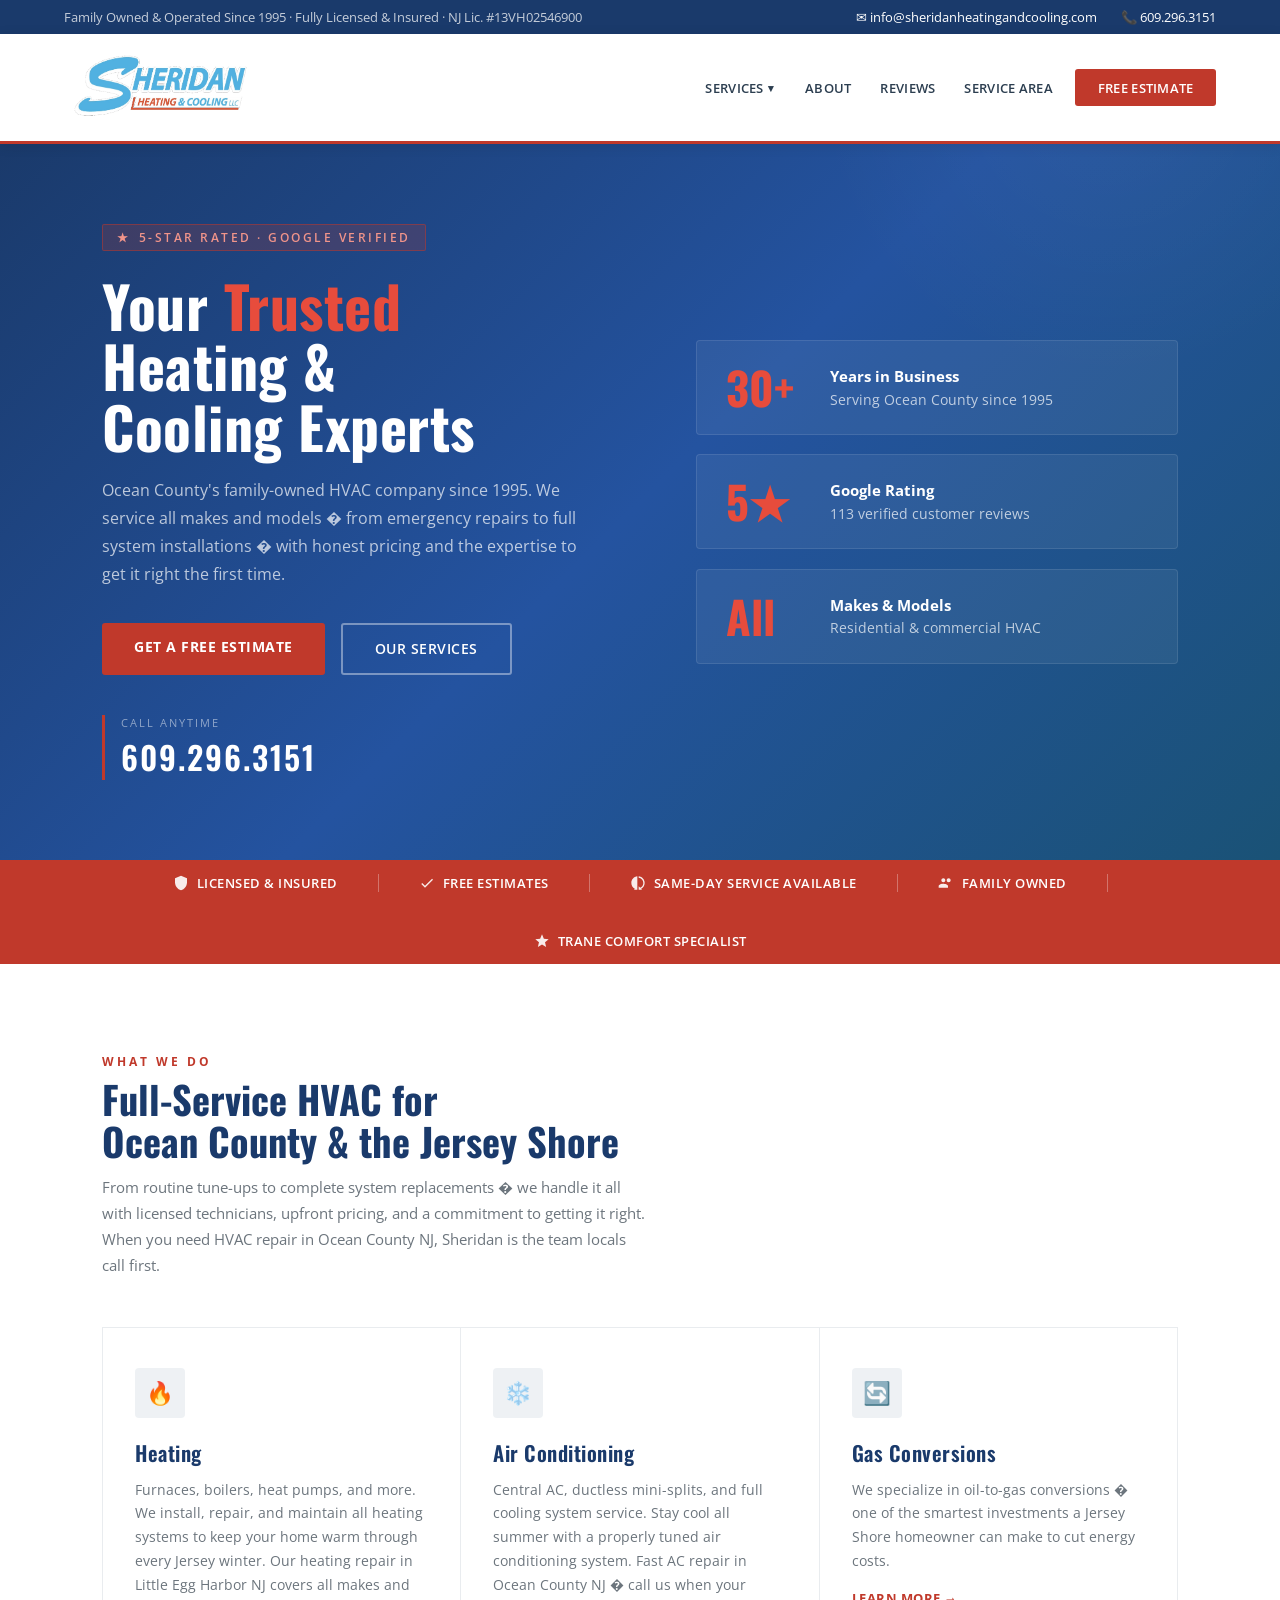
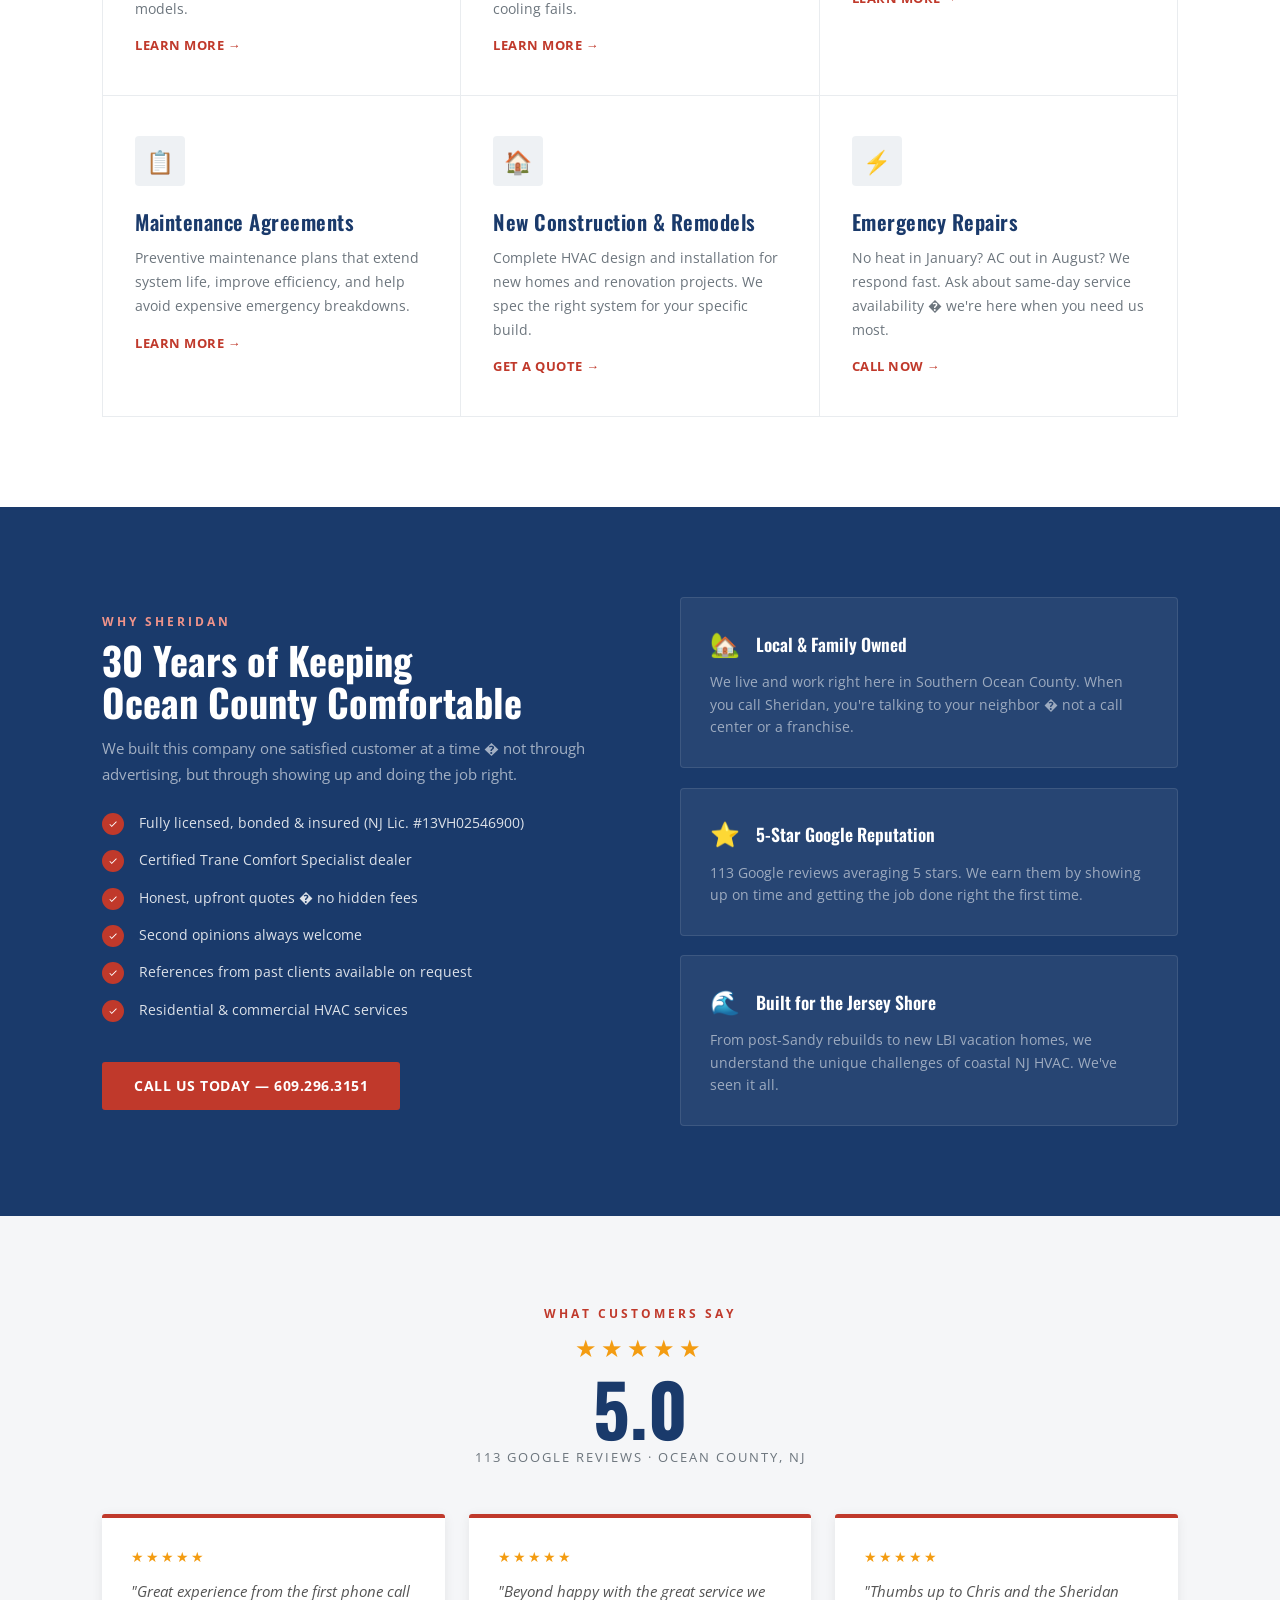
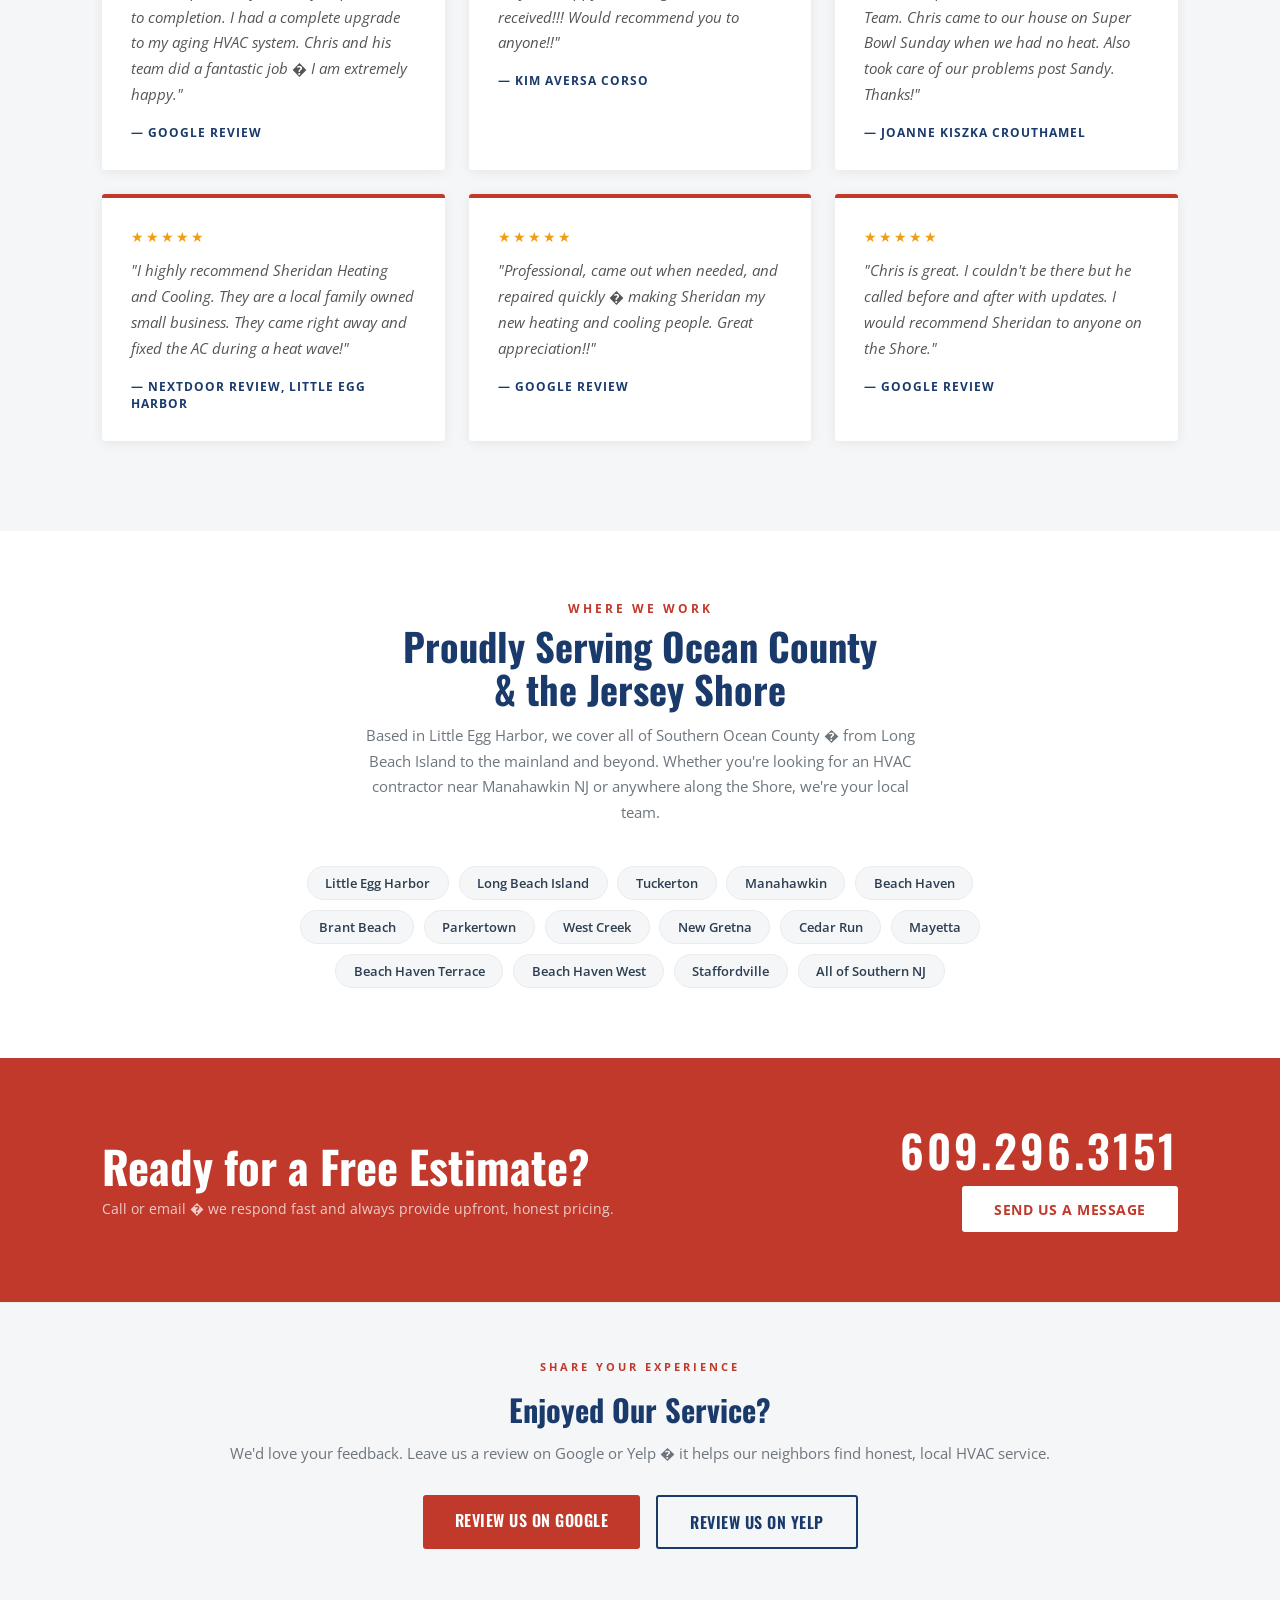
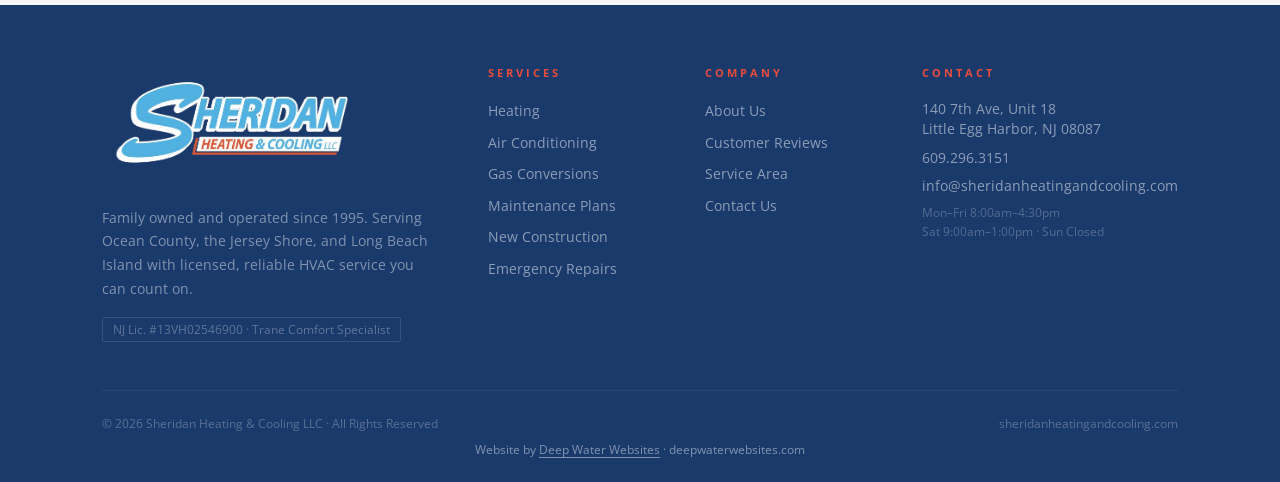
==== index.html @ dbeb84fb "Fix footer credit text color for visibility on dark backgrounds" ====
<!DOCTYPE html>
<html lang="en">
<head>
<meta charset="UTF-8">
<meta name="viewport" content="width=device-width, initial-scale=1.0">
<title>Sheridan Heating &amp; Cooling | HVAC Service in Ocean County NJ</title>
<meta name="description" content="Family-owned HVAC company serving Ocean County NJ since 1995. Heating, cooling, gas conversions, and maintenance. Call 609.296.3151 for fast, honest service.">
<meta property="og:title" content="Sheridan Heating &amp; Cooling | Ocean County NJ HVAC">
<meta property="og:description" content="Family-owned HVAC since 1995. Heating, cooling, gas conversions &amp; maintenance. 5-star rated. Serving Little Egg Harbor, LBI &amp; all of Ocean County.">
<meta property="og:type" content="website">
<link rel="canonical" href="https://www.sheridanheatingandcooling.com/">
<link rel="preconnect" href="https://fonts.googleapis.com">
<link href="https://fonts.googleapis.com/css2?family=Oswald:wght@400;500;600;700&family=Open+Sans:ital,wght@0,300;0,400;0,600;1,400&display=swap" rel="stylesheet">
<link rel="stylesheet" href="styles.css">
<script type="application/ld+json">
{
  "@context": "https://schema.org",
  "@type": "HVACBusiness",
  "name": "Sheridan Heating & Cooling",
  "description": "Family-owned HVAC company serving Ocean County NJ since 1995. Specializing in heating repair, AC repair, oil-to-gas conversions, and maintenance agreements for residential and commercial customers.",
  "url": "https://www.sheridanheatingandcooling.com",
  "telephone": "+16092963151",
  "email": "info@sheridanheatingandcooling.com",
  "priceRange": "$$",
  "logo": {
    "@type": "ImageObject",
    "url": "https://www.sheridanheatingandcooling.com/logo.png"
  },
  "address": {
    "@type": "PostalAddress",
    "streetAddress": "140 7th Ave, Unit 18",
    "addressLocality": "Little Egg Harbor",
    "addressRegion": "NJ",
    "postalCode": "08087",
    "addressCountry": "US"
  },
  "openingHoursSpecification": [
    {
      "@type": "OpeningHoursSpecification",
      "dayOfWeek": ["Monday","Tuesday","Wednesday","Thursday","Friday"],
      "opens": "08:00",
      "closes": "16:30"
    },
    {
      "@type": "OpeningHoursSpecification",
      "dayOfWeek": "Saturday",
      "opens": "09:00",
      "closes": "13:00"
    }
  ],
  "areaServed": [
    "Little Egg Harbor, NJ",
    "Long Beach Island, NJ",
    "Tuckerton, NJ",
    "Manahawkin, NJ",
    "Beach Haven, NJ",
    "Barnegat, NJ",
    "Stafford Township, NJ",
    "Brant Beach, NJ",
    "West Creek, NJ",
    "Toms River, NJ",
    "Ocean County, NJ"
  ],
  "aggregateRating": {
    "@type": "AggregateRating",
    "ratingValue": "5.0",
    "reviewCount": "113",
    "bestRating": "5"
  },
  "sameAs": [
    "https://www.yelp.com/biz/sheridan-heating-and-cooling-little-egg-harbor-2"
  ]
}
</script>
</head>
<body>

<!-- TOP BAR -->
<div class="top-bar">
  <div class="top-bar-left">Family Owned &amp; Operated Since 1995 &middot; Fully Licensed &amp; Insured &middot; NJ Lic. #13VH02546900</div>
  <div class="top-bar-right">
    <a href="mailto:info@sheridanheatingandcooling.com">&#9993; info@sheridanheatingandcooling.com</a>
    <a href="tel:6092963151">&#128222; 609.296.3151</a>
  </div>
</div>

<!-- NAV -->
<nav>
  <a href="index.html" class="nav-logo">
    <img src="sheridan-logo.png" alt="Sheridan Heating &amp; Cooling">
  </a>
  <button class="nav-toggle" aria-label="Open navigation" aria-expanded="false">
    <span></span><span></span><span></span>
  </button>
  <ul class="nav-links">
    <li class="has-dropdown">
      <a href="#">Services <span class="caret">&#9660;</span></a>
      <ul class="dropdown">
        <li><a href="heating.html">Heating</a></li>
        <li><a href="cooling.html">Air Conditioning</a></li>
        <li><a href="gas-conversions.html">Gas Conversions</a></li>
        <li><a href="maintenance-agreements.html">Maintenance Plans</a></li>
      </ul>
    </li>
    <li><a href="about.html">About</a></li>
    <li><a href="index.html#reviews">Reviews</a></li>
    <li><a href="index.html#areas">Service Area</a></li>
    <li><a href="contact.html" class="nav-cta">Free Estimate</a></li>
  </ul>
</nav>

<!-- HERO -->
<section class="hero">
  <div class="hero-left">
    <div class="hero-eyebrow animate-1">5-Star Rated &middot; Google Verified</div>
    <h1 class="hero-title animate-2">
      Your <span class="red">Trusted</span><br>
      Heating &amp;<br>Cooling Experts
    </h1>
    <p class="hero-desc animate-3">Ocean County's family-owned HVAC company since 1995. We service all makes and models � from emergency repairs to full system installations � with honest pricing and the expertise to get it right the first time.</p>
    <div class="hero-btns animate-4">
      <a href="contact.html" class="btn-red">Get a Free Estimate</a>
      <a href="#services" class="btn-outline-white">Our Services</a>
    </div>
    <div class="hero-phone-block animate-5">
      <div class="hero-phone-label">Call Anytime</div>
      <a href="tel:6092963151" class="hero-phone">609.296.3151</a>
    </div>
  </div>
  <div class="hero-stats">
    <div class="hero-stat">
      <div class="hero-stat-num">30+</div>
      <div class="hero-stat-label"><strong>Years in Business</strong>Serving Ocean County since 1995</div>
    </div>
    <div class="hero-stat">
      <div class="hero-stat-num">5&#9733;</div>
      <div class="hero-stat-label"><strong>Google Rating</strong>113 verified customer reviews</div>
    </div>
    <div class="hero-stat">
      <div class="hero-stat-num">All</div>
      <div class="hero-stat-label"><strong>Makes &amp; Models</strong>Residential &amp; commercial HVAC</div>
    </div>
  </div>
</section>

<!-- TRUST STRIP -->
<div class="trust-strip">
  <div class="trust-item"><svg viewBox="0 0 24 24"><path d="M12 1L3 5v6c0 5.5 3.8 10.7 9 12 5.2-1.3 9-6.5 9-12V5l-9-4z"/></svg> Licensed &amp; Insured</div>
  <div class="trust-divider"></div>
  <div class="trust-item"><svg viewBox="0 0 24 24"><path d="M9 16.17L4.83 12l-1.42 1.41L9 19 21 7l-1.41-1.41z"/></svg> Free Estimates</div>
  <div class="trust-divider"></div>
  <div class="trust-item"><svg viewBox="0 0 24 24"><path d="M13 2.05v2.02c3.95.49 7 3.85 7 7.93 0 3.21-1.81 6-4.72 7.28L13 17v5h5l-1.22-1.22C19.91 19.07 22 15.76 22 12c0-5.18-3.95-9.45-9-9.95zM11 2.05C5.95 2.55 2 6.82 2 12c0 3.76 2.09 7.07 5.22 8.78L6 22h5V2.05z"/></svg> Same-Day Service Available</div>
  <div class="trust-divider"></div>
  <div class="trust-item"><svg viewBox="0 0 24 24"><path d="M16 11c1.66 0 2.99-1.34 2.99-3S17.66 5 16 5c-1.66 0-3 1.34-3 3s1.34 3 3 3zm-8 0c1.66 0 2.99-1.34 2.99-3S9.66 5 8 5C6.34 5 5 6.34 5 8s1.34 3 3 3zm0 2c-2.33 0-7 1.17-7 3.5V19h14v-2.5c0-2.33-4.67-3.5-7-3.5z"/></svg> Family Owned</div>
  <div class="trust-divider"></div>
  <div class="trust-item"><svg viewBox="0 0 24 24"><path d="M12 17.27L18.18 21l-1.64-7.03L22 9.24l-7.19-.61L12 2 9.19 8.63 2 9.24l5.46 4.73L5.82 21z"/></svg> Trane Comfort Specialist</div>
</div>

<!-- SERVICES -->
<section class="services" id="services">
  <div class="services-intro">
    <div class="section-tag">What We Do</div>
    <h2 class="section-title">Full-Service HVAC for<br>Ocean County &amp; the Jersey Shore</h2>
    <p class="section-sub" style="max-width:550px;">From routine tune-ups to complete system replacements � we handle it all with licensed technicians, upfront pricing, and a commitment to getting it right. When you need HVAC repair in Ocean County NJ, Sheridan is the team locals call first.</p>
  </div>
  <div class="services-grid">
    <div class="svc-card">
      <div class="svc-icon">&#128293;</div>
      <div class="svc-name">Heating</div>
      <p class="svc-desc">Furnaces, boilers, heat pumps, and more. We install, repair, and maintain all heating systems to keep your home warm through every Jersey winter. Our heating repair in Little Egg Harbor NJ covers all makes and models.</p>
      <a href="heating.html" class="svc-link">Learn More &rarr;</a>
    </div>
    <div class="svc-card">
      <div class="svc-icon">&#10052;&#65039;</div>
      <div class="svc-name">Air Conditioning</div>
      <p class="svc-desc">Central AC, ductless mini-splits, and full cooling system service. Stay cool all summer with a properly tuned air conditioning system. Fast AC repair in Ocean County NJ � call us when your cooling fails.</p>
      <a href="cooling.html" class="svc-link">Learn More &rarr;</a>
    </div>
    <div class="svc-card">
      <div class="svc-icon">&#128260;</div>
      <div class="svc-name">Gas Conversions</div>
      <p class="svc-desc">We specialize in oil-to-gas conversions � one of the smartest investments a Jersey Shore homeowner can make to cut energy costs.</p>
      <a href="gas-conversions.html" class="svc-link">Learn More &rarr;</a>
    </div>
    <div class="svc-card">
      <div class="svc-icon">&#128203;</div>
      <div class="svc-name">Maintenance Agreements</div>
      <p class="svc-desc">Preventive maintenance plans that extend system life, improve efficiency, and help avoid expensive emergency breakdowns.</p>
      <a href="maintenance-agreements.html" class="svc-link">Learn More &rarr;</a>
    </div>
    <div class="svc-card">
      <div class="svc-icon">&#127968;</div>
      <div class="svc-name">New Construction &amp; Remodels</div>
      <p class="svc-desc">Complete HVAC design and installation for new homes and renovation projects. We spec the right system for your specific build.</p>
      <a href="contact.html" class="svc-link">Get a Quote &rarr;</a>
    </div>
    <div class="svc-card">
      <div class="svc-icon">&#9889;</div>
      <div class="svc-name">Emergency Repairs</div>
      <p class="svc-desc">No heat in January? AC out in August? We respond fast. Ask about same-day service availability � we're here when you need us most.</p>
      <a href="tel:6092963151" class="svc-link">Call Now &rarr;</a>
    </div>
  </div>
</section>

<!-- WHY CHOOSE -->
<section class="why" id="about">
  <div class="why-left">
    <div class="section-tag">Why Sheridan</div>
    <h2 class="section-title">30 Years of Keeping<br>Ocean County Comfortable</h2>
    <p class="section-sub" style="color:rgba(255,255,255,0.6);margin-bottom:0;">We built this company one satisfied customer at a time � not through advertising, but through showing up and doing the job right.</p>
    <ul class="why-list">
      <li><span class="why-check"><svg viewBox="0 0 24 24"><path d="M9 16.17L4.83 12l-1.42 1.41L9 19 21 7l-1.41-1.41z"/></svg></span>Fully licensed, bonded &amp; insured (NJ Lic. #13VH02546900)</li>
      <li><span class="why-check"><svg viewBox="0 0 24 24"><path d="M9 16.17L4.83 12l-1.42 1.41L9 19 21 7l-1.41-1.41z"/></svg></span>Certified Trane Comfort Specialist dealer</li>
      <li><span class="why-check"><svg viewBox="0 0 24 24"><path d="M9 16.17L4.83 12l-1.42 1.41L9 19 21 7l-1.41-1.41z"/></svg></span>Honest, upfront quotes � no hidden fees</li>
      <li><span class="why-check"><svg viewBox="0 0 24 24"><path d="M9 16.17L4.83 12l-1.42 1.41L9 19 21 7l-1.41-1.41z"/></svg></span>Second opinions always welcome</li>
      <li><span class="why-check"><svg viewBox="0 0 24 24"><path d="M9 16.17L4.83 12l-1.42 1.41L9 19 21 7l-1.41-1.41z"/></svg></span>References from past clients available on request</li>
      <li><span class="why-check"><svg viewBox="0 0 24 24"><path d="M9 16.17L4.83 12l-1.42 1.41L9 19 21 7l-1.41-1.41z"/></svg></span>Residential &amp; commercial HVAC services</li>
    </ul>
    <a href="tel:6092963151" class="btn-red">Call Us Today &mdash; 609.296.3151</a>
  </div>
  <div class="why-right">
    <div class="why-card"><div class="why-card-head"><span class="why-card-icon">&#127969;</span><span class="why-card-title">Local &amp; Family Owned</span></div><p class="why-card-text">We live and work right here in Southern Ocean County. When you call Sheridan, you're talking to your neighbor � not a call center or a franchise.</p></div>
    <div class="why-card"><div class="why-card-head"><span class="why-card-icon">&#11088;</span><span class="why-card-title">5-Star Google Reputation</span></div><p class="why-card-text">113 Google reviews averaging 5 stars. We earn them by showing up on time and getting the job done right the first time.</p></div>
    <div class="why-card"><div class="why-card-head"><span class="why-card-icon">&#127754;</span><span class="why-card-title">Built for the Jersey Shore</span></div><p class="why-card-text">From post-Sandy rebuilds to new LBI vacation homes, we understand the unique challenges of coastal NJ HVAC. We've seen it all.</p></div>
  </div>
</section>

<!-- REVIEWS -->
<section class="reviews" id="reviews">
  <div class="reviews-intro">
    <div class="section-tag">What Customers Say</div>
    <div class="star-row">&#9733;&#9733;&#9733;&#9733;&#9733;</div>
    <div class="rating-display">5.0</div>
    <div class="rating-info">113 Google Reviews &middot; Ocean County, NJ</div>
  </div>
  <div class="reviews-grid">
    <div class="review-card"><div class="rev-stars">&#9733;&#9733;&#9733;&#9733;&#9733;</div><p class="rev-text">"Great experience from the first phone call to completion. I had a complete upgrade to my aging HVAC system. Chris and his team did a fantastic job � I am extremely happy."</p><div class="rev-author">&mdash; Google Review</div></div>
    <div class="review-card"><div class="rev-stars">&#9733;&#9733;&#9733;&#9733;&#9733;</div><p class="rev-text">"Beyond happy with the great service we received!!! Would recommend you to anyone!!"</p><div class="rev-author">&mdash; Kim Aversa Corso</div></div>
    <div class="review-card"><div class="rev-stars">&#9733;&#9733;&#9733;&#9733;&#9733;</div><p class="rev-text">"Thumbs up to Chris and the Sheridan Team. Chris came to our house on Super Bowl Sunday when we had no heat. Also took care of our problems post Sandy. Thanks!"</p><div class="rev-author">&mdash; Joanne Kiszka Crouthamel</div></div>
    <div class="review-card"><div class="rev-stars">&#9733;&#9733;&#9733;&#9733;&#9733;</div><p class="rev-text">"I highly recommend Sheridan Heating and Cooling. They are a local family owned small business. They came right away and fixed the AC during a heat wave!"</p><div class="rev-author">&mdash; Nextdoor Review, Little Egg Harbor</div></div>
    <div class="review-card"><div class="rev-stars">&#9733;&#9733;&#9733;&#9733;&#9733;</div><p class="rev-text">"Professional, came out when needed, and repaired quickly � making Sheridan my new heating and cooling people. Great appreciation!!"</p><div class="rev-author">&mdash; Google Review</div></div>
    <div class="review-card"><div class="rev-stars">&#9733;&#9733;&#9733;&#9733;&#9733;</div><p class="rev-text">"Chris is great. I couldn't be there but he called before and after with updates. I would recommend Sheridan to anyone on the Shore."</p><div class="rev-author">&mdash; Google Review</div></div>
  </div>
</section>

<!-- SERVICE AREA -->
<section class="area-section" id="areas">
  <div class="section-tag">Where We Work</div>
  <h2 class="section-title">Proudly Serving Ocean County<br>&amp; the Jersey Shore</h2>
  <p class="section-sub">Based in Little Egg Harbor, we cover all of Southern Ocean County � from Long Beach Island to the mainland and beyond. Whether you're looking for an HVAC contractor near Manahawkin NJ or anywhere along the Shore, we're your local team.</p>
  <div class="area-tags">
    <span class="area-tag">Little Egg Harbor</span><span class="area-tag">Long Beach Island</span><span class="area-tag">Tuckerton</span><span class="area-tag">Manahawkin</span><span class="area-tag">Beach Haven</span><span class="area-tag">Brant Beach</span><span class="area-tag">Parkertown</span><span class="area-tag">West Creek</span><span class="area-tag">New Gretna</span><span class="area-tag">Cedar Run</span><span class="area-tag">Mayetta</span><span class="area-tag">Beach Haven Terrace</span><span class="area-tag">Beach Haven West</span><span class="area-tag">Staffordville</span><span class="area-tag">All of Southern NJ</span>
  </div>
</section>

<!-- CTA BANNER -->
<section class="cta-banner" id="contact">
  <div>
    <h2 class="cta-title">Ready for a Free Estimate?</h2>
    <p class="cta-sub">Call or email � we respond fast and always provide upfront, honest pricing.</p>
  </div>
  <div class="cta-right">
    <a href="tel:6092963151" class="cta-phone-big">609.296.3151</a>
    <a href="contact.html" class="btn-white">Send Us a Message</a>
  </div>
</section>

<!-- REVIEW CTA -->
<section class="review-cta">
  <div class="review-cta-tag">Share Your Experience</div>
  <h2>Enjoyed Our Service?</h2>
  <p>We'd love your feedback. Leave us a review on Google or Yelp � it helps our neighbors find honest, local HVAC service.</p>
  <div class="review-cta-btns">
    <a href="https://www.google.com/search?q=sheridan+heating+and+cooling#lrd=0x89c103b0e59c5ead:0x5eaaf0126b35af16,3,,,," class="btn-review-google" target="_blank" rel="noopener">Review Us on Google</a>
    <a href="https://www.yelp.com/biz/sheridan-heating-and-cooling-little-egg-harbor-2" class="btn-review-yelp" target="_blank" rel="noopener">Review Us on Yelp</a>
  </div>
</section>

<!-- FOOTER -->
<footer>
  <div class="footer-grid">
    <div>
      <a href="index.html" class="footer-logo"><img src="sheridan-logo.png" alt="Sheridan Heating &amp; Cooling"></a>
      <p class="footer-desc">Family owned and operated since 1995. Serving Ocean County, the Jersey Shore, and Long Beach Island with licensed, reliable HVAC service you can count on.</p>
      <span class="footer-lic">NJ Lic. #13VH02546900 &middot; Trane Comfort Specialist</span>
    </div>
    <div class="footer-col">
      <h4>Services</h4>
      <ul>
        <li><a href="heating.html">Heating</a></li>
        <li><a href="cooling.html">Air Conditioning</a></li>
        <li><a href="gas-conversions.html">Gas Conversions</a></li>
        <li><a href="maintenance-agreements.html">Maintenance Plans</a></li>
        <li><a href="contact.html">New Construction</a></li>
        <li><a href="contact.html">Emergency Repairs</a></li>
      </ul>
    </div>
    <div class="footer-col">
      <h4>Company</h4>
      <ul>
        <li><a href="about.html">About Us</a></li>
        <li><a href="index.html#reviews">Customer Reviews</a></li>
        <li><a href="index.html#areas">Service Area</a></li>
        <li><a href="contact.html">Contact Us</a></li>
      </ul>
    </div>
    <div class="footer-col">
      <h4>Contact</h4>
      <div class="contact-line">140 7th Ave, Unit 18<br>Little Egg Harbor, NJ 08087</div>
      <div class="contact-line"><a href="tel:6092963151">609.296.3151</a></div>
      <div class="contact-line"><a href="mailto:info@sheridanheatingandcooling.com">info@sheridanheatingandcooling.com</a></div>
      <div class="contact-line" style="margin-top:0.5rem;font-size:0.78rem;opacity:0.5;">Mon&ndash;Fri 8:00am&ndash;4:30pm<br>Sat 9:00am&ndash;1:00pm &middot; Sun Closed</div>
    </div>
  </div>
  <div class="footer-bottom">
    <p>&copy; 2026 Sheridan Heating &amp; Cooling LLC &middot; All Rights Reserved</p>
    <p>sheridanheatingandcooling.com</p>
  </div>

  <div style="text-align:center;padding:0.6rem 0 0;font-size:12px;color:rgba(255,255,255,0.45);font-family:inherit;">Website by <a href="https://www.deepwaterwebsites.com" target="_blank" rel="noopener noreferrer" style="color:rgba(255,255,255,0.45);text-decoration:underline;text-underline-offset:3px;">Deep Water Websites</a> &middot; deepwaterwebsites.com</div>
</footer>

<script src="main.js"></script>
</body>
</html>
---- styles.css ----
/* ============================================================
   SHERIDAN HEATING & COOLING — Shared Stylesheet
   sheridanheatingandcooling.com · Ocean County, NJ
   ============================================================ */

:root {
  --red:        #c0392b;
  --red-dark:   #96281b;
  --red-light:  #e74c3c;
  --blue:       #1a3a6b;
  --blue-mid:   #2453a0;
  --blue-light: #3498db;
  --white:      #ffffff;
  --off-white:  #f5f6f8;
  --gray:       #6c757d;
  --gray-light: #e9ecef;
  --text:       #2c3e50;
}

*, *::before, *::after { margin: 0; padding: 0; box-sizing: border-box; }
html { scroll-behavior: smooth; }
body { font-family: 'Open Sans', sans-serif; color: var(--text); background: var(--white); overflow-x: hidden; }
img { max-width: 100%; height: auto; display: block; }
a { text-decoration: none; }

/* ── TOP BAR ── */
.top-bar {
  background: var(--blue);
  padding: 8px 5%;
  display: flex; align-items: center; justify-content: space-between; flex-wrap: wrap; gap: 0.5rem;
}
.top-bar-left { font-size: 0.8rem; color: rgba(255,255,255,0.75); }
.top-bar-right { display: flex; gap: 1.5rem; align-items: center; }
.top-bar-right a { font-size: 0.82rem; color: var(--white); display: flex; align-items: center; gap: 6px; transition: color 0.2s; }
.top-bar-right a:hover { color: #aac8f0; }

/* ── NAV ── */
nav {
  background: var(--white);
  border-bottom: 3px solid var(--red);
  padding: 0 5%;
  display: flex; align-items: center; justify-content: space-between;
  height: 110px;
  position: sticky; top: 0; z-index: 1000;
  box-shadow: 0 2px 12px rgba(0,0,0,0.1);
}
.nav-logo { display: inline-flex; align-items: center; flex-shrink: 0; }
.nav-logo img { height: 90px; width: auto; display: block; }
.nav-links { display: flex; gap: 0; list-style: none; align-items: center; }
.nav-links > li { position: relative; }
.nav-links > li > a {
  color: var(--text); font-size: 0.82rem; font-weight: 600;
  letter-spacing: 0.3px; text-transform: uppercase;
  padding: 0 0.9rem; height: 72px;
  display: flex; align-items: center;
  border-bottom: 3px solid transparent; margin-bottom: -3px;
  transition: color 0.2s, border-color 0.2s; white-space: nowrap;
}
.nav-links > li > a:hover,
.nav-links > li > a.active { color: var(--red); border-bottom-color: var(--red); }

/* Dropdown */
.dropdown {
  display: none; position: absolute; top: 100%; left: 0;
  background: var(--white); min-width: 220px;
  box-shadow: 0 8px 24px rgba(0,0,0,0.14);
  border-top: 3px solid var(--red); list-style: none; z-index: 9999;
}
.has-dropdown:hover .dropdown { display: block; }
.dropdown li a {
  display: block; padding: 0.75rem 1.4rem;
  font-size: 0.82rem; font-weight: 600; color: var(--text);
  text-transform: uppercase; letter-spacing: 0.3px;
  border-bottom: 1px solid var(--gray-light); transition: background 0.15s, color 0.15s;
}
.dropdown li:last-child a { border-bottom: none; }
.dropdown li a:hover { background: var(--off-white); color: var(--red); }
.caret { font-size: 0.65rem; margin-left: 2px; }

/* Nav CTA */
.nav-cta {
  background: var(--red) !important; color: var(--white) !important;
  padding: 0.6rem 1.4rem !important; height: auto !important;
  border-radius: 3px; border-bottom: none !important; margin-bottom: 0 !important; margin-left: 0.5rem;
}
.nav-cta:hover { background: var(--red-dark) !important; }

/* Hamburger */
.nav-toggle {
  display: none; flex-direction: column; gap: 5px;
  background: none; border: none; cursor: pointer; padding: 8px;
}
.nav-toggle span {
  display: block; width: 24px; height: 2px; background: var(--text);
  transition: transform 0.25s, opacity 0.25s; border-radius: 2px;
}
.nav-toggle.active span:nth-child(1) { transform: translateY(7px) rotate(45deg); }
.nav-toggle.active span:nth-child(2) { opacity: 0; }
.nav-toggle.active span:nth-child(3) { transform: translateY(-7px) rotate(-45deg); }

/* ── HERO (homepage) ── */
.hero {
  background: linear-gradient(135deg, var(--blue) 0%, var(--blue-mid) 50%, #1a5276 100%);
  padding: 80px 8%;
  display: grid; grid-template-columns: 1.1fr 1fr; gap: 4rem; align-items: center;
  position: relative; overflow: hidden; z-index: 0;
}
.hero::before {
  content: ''; position: absolute; top: -50%; right: -10%; width: 600px; height: 600px;
  background: radial-gradient(circle, rgba(255,255,255,0.04) 0%, transparent 70%); border-radius: 50%;
}
.hero-eyebrow {
  display: inline-flex; align-items: center; gap: 8px;
  background: rgba(192,57,43,0.2); border: 1px solid rgba(192,57,43,0.5);
  color: #f1948a; font-size: 0.72rem; letter-spacing: 2.5px;
  text-transform: uppercase; font-weight: 600; padding: 5px 14px; border-radius: 2px; margin-bottom: 1.5rem;
}
.hero-eyebrow::before { content: '★'; }
.hero-title {
  font-family: 'Oswald', sans-serif; font-size: clamp(2.5rem, 4.5vw, 4.2rem);
  font-weight: 700; color: var(--white); line-height: 1.05; letter-spacing: 0.5px; margin-bottom: 1.2rem;
}
.hero-title .red { color: var(--red-light); }
.hero-desc { font-size: 1rem; color: rgba(255,255,255,0.7); line-height: 1.75; margin-bottom: 2.2rem; max-width: 480px; }
.hero-btns { display: flex; gap: 1rem; flex-wrap: wrap; margin-bottom: 2.5rem; }
.hero-phone-block { border-left: 3px solid var(--red); padding-left: 1rem; }
.hero-phone-label { font-size: 0.7rem; color: rgba(255,255,255,0.5); text-transform: uppercase; letter-spacing: 2px; margin-bottom: 3px; }
.hero-phone { font-family: 'Oswald', sans-serif; font-size: 2rem; color: var(--white); letter-spacing: 2px; font-weight: 600; transition: color 0.2s; }
.hero-phone:hover { color: #f1948a; }
.hero-stats { display: flex; flex-direction: column; gap: 1.2rem; }
.hero-stat {
  background: rgba(255,255,255,0.06); border: 1px solid rgba(255,255,255,0.1);
  border-radius: 4px; padding: 1.5rem 1.8rem; display: flex; align-items: center; gap: 1.5rem; transition: background 0.2s;
}
.hero-stat:hover { background: rgba(255,255,255,0.1); }
.hero-stat-num { font-family: 'Oswald', sans-serif; font-size: 2.8rem; color: var(--red-light); font-weight: 700; line-height: 1; min-width: 80px; }
.hero-stat-label { font-size: 0.85rem; color: rgba(255,255,255,0.7); line-height: 1.5; }
.hero-stat-label strong { color: var(--white); display: block; font-size: 0.95rem; margin-bottom: 2px; }

/* ── PAGE HERO (inner pages) ── */
.page-hero {
  background: linear-gradient(135deg, var(--blue) 0%, var(--blue-mid) 60%, #1a5276 100%);
  padding: 64px 8% 72px; position: relative; overflow: hidden; z-index: 0;
}
.page-hero::before {
  content: ''; position: absolute; top: -30%; right: 0; width: 500px; height: 500px;
  background: radial-gradient(circle, rgba(255,255,255,0.04) 0%, transparent 70%); border-radius: 50%;
}
.page-hero-content { position: relative; max-width: 700px; }
.breadcrumb {
  display: flex; align-items: center; gap: 0.5rem; margin-bottom: 1.2rem;
  font-size: 0.75rem; color: rgba(255,255,255,0.5); text-transform: uppercase; letter-spacing: 1.5px;
}
.breadcrumb a { color: rgba(255,255,255,0.5); transition: color 0.2s; }
.breadcrumb a:hover { color: var(--white); }
.breadcrumb-sep { color: rgba(255,255,255,0.3); }
.page-hero-tag {
  display: inline-flex; align-items: center; gap: 8px;
  background: rgba(192,57,43,0.2); border: 1px solid rgba(192,57,43,0.5);
  color: #f1948a; font-size: 0.72rem; letter-spacing: 2.5px;
  text-transform: uppercase; font-weight: 600; padding: 5px 14px; border-radius: 2px; margin-bottom: 1.2rem;
}
.page-hero-title {
  font-family: 'Oswald', sans-serif; font-size: clamp(2rem, 4vw, 3.4rem);
  font-weight: 700; color: var(--white); line-height: 1.08; margin-bottom: 1rem;
}
.page-hero-title .red { color: var(--red-light); }
.page-hero-desc { font-size: 1rem; color: rgba(255,255,255,0.72); line-height: 1.75; margin-bottom: 2rem; max-width: 580px; }
.page-hero-btns { display: flex; gap: 1rem; flex-wrap: wrap; }

/* ── BUTTONS ── */
.btn-red {
  background: var(--red); color: var(--white); padding: 0.9rem 2rem;
  font-weight: 700; font-size: 0.9rem; letter-spacing: 0.5px; text-transform: uppercase;
  border-radius: 3px; transition: background 0.2s, transform 0.15s; display: inline-block;
  border: none; cursor: pointer; font-family: inherit;
}
.btn-red:hover { background: var(--red-dark); transform: translateY(-2px); }
.btn-outline-white {
  border: 2px solid rgba(255,255,255,0.4); color: var(--white);
  padding: 0.9rem 2rem; font-weight: 600; font-size: 0.9rem;
  letter-spacing: 0.5px; text-transform: uppercase; border-radius: 3px;
  transition: all 0.2s; display: inline-block;
}
.btn-outline-white:hover { border-color: var(--white); background: rgba(255,255,255,0.08); }
.btn-white {
  background: var(--white); color: var(--red); padding: 0.85rem 2rem;
  font-weight: 700; font-size: 0.85rem; letter-spacing: 0.5px; text-transform: uppercase;
  border-radius: 3px; transition: all 0.2s; display: inline-block;
}
.btn-white:hover { background: var(--off-white); transform: translateY(-1px); }
.btn-blue {
  background: var(--blue); color: var(--white); padding: 0.9rem 2rem;
  font-weight: 700; font-size: 0.9rem; letter-spacing: 0.5px; text-transform: uppercase;
  border-radius: 3px; transition: all 0.2s; display: inline-block;
}
.btn-blue:hover { background: var(--blue-mid); transform: translateY(-2px); }

/* ── TRUST STRIP ── */
.trust-strip {
  background: var(--red); padding: 14px 5%;
  display: flex; align-items: center; justify-content: center; gap: 2.5rem; flex-wrap: wrap;
}
.trust-item { display: flex; align-items: center; gap: 8px; color: var(--white); font-size: 0.8rem; font-weight: 600; letter-spacing: 0.5px; text-transform: uppercase; }
.trust-item svg { width: 16px; height: 16px; fill: white; opacity: 0.9; }
.trust-divider { width: 1px; height: 18px; background: rgba(255,255,255,0.3); }

/* ── SECTION HELPERS ── */
.section-tag { font-size: 0.72rem; text-transform: uppercase; letter-spacing: 3px; color: var(--red); font-weight: 700; margin-bottom: 0.6rem; }
.section-title { font-family: 'Oswald', sans-serif; font-size: clamp(1.8rem, 3vw, 2.8rem); font-weight: 700; color: var(--blue); line-height: 1.1; margin-bottom: 0.8rem; }
.section-sub { font-size: 0.95rem; color: var(--gray); line-height: 1.7; }
.text-center { text-align: center; }
.mx-auto { margin-left: auto; margin-right: auto; }
.section-pad { padding: 80px 8%; }
.section-pad-sm { padding: 56px 8%; }
.bg-offwhite { background: var(--off-white); }
.bg-white { background: var(--white); }
.bg-blue { background: var(--blue); }

/* ── SERVICES GRID (homepage) ── */
.services { padding: 90px 8%; background: var(--white); }
.services-intro { margin-bottom: 3rem; }
.services-grid { display: grid; grid-template-columns: repeat(3, 1fr); gap: 1px; background: var(--gray-light); border: 1px solid var(--gray-light); }
.svc-card { background: var(--white); padding: 2.5rem 2rem; transition: background 0.25s; position: relative; }
.svc-card::after { content: ''; position: absolute; bottom: 0; left: 0; width: 0; height: 3px; background: var(--red); transition: width 0.3s; }
.svc-card:hover { background: var(--off-white); }
.svc-card:hover::after { width: 100%; }
.svc-icon { width: 50px; height: 50px; border-radius: 4px; background: rgba(26,58,107,0.07); display: flex; align-items: center; justify-content: center; font-size: 1.4rem; margin-bottom: 1.2rem; }
.svc-name { font-family: 'Oswald', sans-serif; font-size: 1.3rem; font-weight: 600; color: var(--blue); margin-bottom: 0.6rem; letter-spacing: 0.5px; }
.svc-desc { font-size: 0.875rem; color: var(--gray); line-height: 1.7; }
.svc-link { display: inline-flex; align-items: center; gap: 6px; font-size: 0.8rem; font-weight: 700; color: var(--red); text-transform: uppercase; letter-spacing: 0.5px; margin-top: 1rem; transition: gap 0.2s; }
.svc-link:hover { gap: 10px; }

/* ── DETAIL CARDS ── */
.cards-grid { display: grid; grid-template-columns: repeat(auto-fit, minmax(260px, 1fr)); gap: 1.5rem; }
.detail-card {
  background: var(--white); border-radius: 4px; padding: 2rem;
  border: 1px solid var(--gray-light); box-shadow: 0 2px 12px rgba(0,0,0,0.05);
  transition: box-shadow 0.25s, transform 0.2s; position: relative;
}
.detail-card::before { content: ''; position: absolute; top: 0; left: 0; right: 0; height: 3px; background: var(--red); border-radius: 4px 4px 0 0; }
.detail-card:hover { box-shadow: 0 8px 30px rgba(0,0,0,0.1); transform: translateY(-3px); }
.detail-card-icon { font-size: 2rem; margin-bottom: 1rem; }
.detail-card-title { font-family: 'Oswald', sans-serif; font-size: 1.2rem; font-weight: 600; color: var(--blue); margin-bottom: 0.6rem; }
.detail-card-text { font-size: 0.875rem; color: var(--gray); line-height: 1.7; }

/* ── FEATURE (2-col) ── */
.feature-grid { display: grid; grid-template-columns: 1fr 1fr; gap: 4rem; align-items: center; }
.feature-visual {
  background: linear-gradient(135deg, var(--blue) 0%, var(--blue-mid) 100%);
  border-radius: 6px; padding: 3rem 2rem;
  display: flex; flex-direction: column; align-items: center; justify-content: center;
  min-height: 320px; text-align: center;
}
.feature-visual-icon { font-size: 5rem; margin-bottom: 1.5rem; }
.feature-visual-label { font-family: 'Oswald', sans-serif; font-size: 1.6rem; font-weight: 700; color: var(--white); letter-spacing: 1px; margin-bottom: 0.5rem; }
.feature-visual-sub { font-size: 0.875rem; color: rgba(255,255,255,0.65); line-height: 1.6; }

/* ── SERVICE LIST ── */
.service-list { list-style: none; display: flex; flex-direction: column; gap: 0.65rem; margin: 1.4rem 0; }
.service-list li { display: flex; align-items: flex-start; gap: 0.8rem; font-size: 0.9rem; color: var(--text); line-height: 1.55; }
.service-list li::before { content: ''; width: 8px; height: 8px; border-radius: 50%; background: var(--red); flex-shrink: 0; margin-top: 5px; }

/* ── PROCESS STEPS ── */
.process-steps { display: grid; grid-template-columns: repeat(auto-fit, minmax(200px, 1fr)); gap: 2rem; counter-reset: step; }
.process-step { text-align: center; position: relative; }
.process-step::before {
  counter-increment: step; content: counter(step);
  display: flex; align-items: center; justify-content: center;
  width: 56px; height: 56px; border-radius: 50%; background: var(--blue); color: var(--white);
  font-family: 'Oswald', sans-serif; font-size: 1.5rem; font-weight: 700; margin: 0 auto 1.2rem;
}
.process-step-title { font-family: 'Oswald', sans-serif; font-size: 1.1rem; font-weight: 600; color: var(--blue); margin-bottom: 0.5rem; }
.process-step-text { font-size: 0.875rem; color: var(--gray); line-height: 1.7; }

/* ── PLAN CARDS ── */
.plans-grid { display: grid; grid-template-columns: repeat(auto-fit, minmax(300px, 1fr)); gap: 2rem; }
.plan-card { background: var(--white); border-radius: 6px; padding: 2.5rem; border: 2px solid var(--gray-light); box-shadow: 0 2px 16px rgba(0,0,0,0.06); }
.plan-card.featured { border-color: var(--red); box-shadow: 0 8px 32px rgba(192,57,43,0.15); }
.plan-badge { display: inline-block; background: var(--red); color: var(--white); font-size: 0.68rem; font-weight: 700; text-transform: uppercase; letter-spacing: 1.5px; padding: 4px 12px; border-radius: 20px; margin-bottom: 1rem; }
.plan-name { font-family: 'Oswald', sans-serif; font-size: 1.8rem; font-weight: 700; color: var(--blue); margin-bottom: 0.3rem; }
.plan-price { font-family: 'Oswald', sans-serif; font-size: 2.8rem; font-weight: 700; color: var(--red); line-height: 1; }
.plan-price span { font-size: 1rem; font-weight: 400; color: var(--gray); }
.plan-divider { border: none; border-top: 1px solid var(--gray-light); margin: 1.5rem 0; }
.plan-features { list-style: none; display: flex; flex-direction: column; gap: 0.7rem; margin-bottom: 2rem; }
.plan-features li { display: flex; align-items: flex-start; gap: 0.7rem; font-size: 0.875rem; color: var(--text); line-height: 1.5; }
.plan-features li .check { color: var(--red); font-weight: 700; flex-shrink: 0; }

/* ── FAQ ── */
.faq-list { display: flex; flex-direction: column; max-width: 800px; }
.faq-item { border-bottom: 1px solid var(--gray-light); }
.faq-q { display: flex; justify-content: space-between; align-items: center; padding: 1.25rem 0; cursor: pointer; font-weight: 600; font-size: 0.95rem; color: var(--text); gap: 1rem; list-style: none; }
.faq-q::-webkit-details-marker { display: none; }
.faq-toggle { width: 26px; height: 26px; border-radius: 50%; background: var(--off-white); border: 1px solid var(--gray-light); display: flex; align-items: center; justify-content: center; flex-shrink: 0; font-size: 1.1rem; color: var(--blue); transition: background 0.2s, transform 0.3s; }
details[open] .faq-toggle { background: var(--blue); color: white; transform: rotate(45deg); }
.faq-a { padding: 0 0 1.2rem; font-size: 0.9rem; color: var(--gray); line-height: 1.75; }

/* ── CONTACT FORM ── */
.contact-layout { display: grid; grid-template-columns: 1.2fr 1fr; gap: 4rem; align-items: start; }
.contact-form-wrap { background: var(--white); border-radius: 6px; padding: 2.5rem; box-shadow: 0 4px 24px rgba(0,0,0,0.08); border: 1px solid var(--gray-light); }
.form-title { font-family: 'Oswald', sans-serif; font-size: 1.8rem; font-weight: 700; color: var(--blue); margin-bottom: 0.4rem; }
.form-sub { font-size: 0.875rem; color: var(--gray); margin-bottom: 1.8rem; }
.form-row { display: grid; grid-template-columns: 1fr 1fr; gap: 1rem; }
.form-group { display: flex; flex-direction: column; gap: 0.4rem; margin-bottom: 1.2rem; }
.form-group label { font-size: 0.8rem; font-weight: 700; text-transform: uppercase; letter-spacing: 0.5px; color: var(--text); }
.form-group input, .form-group select, .form-group textarea {
  padding: 0.75rem 1rem; border: 1.5px solid var(--gray-light);
  border-radius: 3px; font-size: 0.9rem; font-family: inherit;
  color: var(--text); background: var(--white); transition: border-color 0.2s, box-shadow 0.2s; width: 100%;
}
.form-group input:focus, .form-group select:focus, .form-group textarea:focus { outline: none; border-color: var(--blue); box-shadow: 0 0 0 3px rgba(26,58,107,0.1); }
.form-group textarea { resize: vertical; min-height: 120px; }
.form-submit { width: 100%; padding: 1rem; font-size: 1rem; font-weight: 700; letter-spacing: 0.5px; text-transform: uppercase; background: var(--red); color: var(--white); border: none; border-radius: 3px; cursor: pointer; font-family: inherit; transition: background 0.2s, transform 0.15s; }
.form-submit:hover { background: var(--red-dark); transform: translateY(-1px); }
.contact-info-block { display: flex; flex-direction: column; gap: 2rem; }
.contact-info-item { display: flex; gap: 1rem; align-items: flex-start; }
.contact-info-icon { width: 44px; height: 44px; border-radius: 4px; background: rgba(26,58,107,0.07); display: flex; align-items: center; justify-content: center; font-size: 1.2rem; flex-shrink: 0; }
.contact-info-label { font-size: 0.72rem; text-transform: uppercase; letter-spacing: 2px; color: var(--gray); font-weight: 700; margin-bottom: 0.3rem; }
.contact-info-value { font-size: 0.95rem; color: var(--text); line-height: 1.6; }
.contact-info-value a { color: var(--blue); font-weight: 600; }
.contact-info-value a:hover { color: var(--red); }
.map-wrap { border-radius: 6px; overflow: hidden; margin-top: 1.5rem; border: 1px solid var(--gray-light); }
.map-wrap iframe { width: 100%; height: 260px; border: none; display: block; }

/* ── WHY CHOOSE ── */
.why { padding: 90px 8%; background: var(--blue); display: grid; grid-template-columns: 1fr 1fr; gap: 5rem; align-items: center; }
.why-left .section-tag { color: #f1948a; }
.why-left .section-title { color: var(--white); }
.why-list { list-style: none; display: flex; flex-direction: column; gap: 0.9rem; margin: 1.5rem 0 2.5rem; }
.why-list li { display: flex; align-items: flex-start; gap: 0.9rem; color: rgba(255,255,255,0.85); font-size: 0.9rem; line-height: 1.5; }
.why-check { width: 22px; height: 22px; background: var(--red); border-radius: 50%; display: flex; align-items: center; justify-content: center; flex-shrink: 0; margin-top: 1px; }
.why-check svg { width: 10px; height: 10px; fill: white; }
.why-right { display: flex; flex-direction: column; gap: 1.2rem; }
.why-card { background: rgba(255,255,255,0.06); border: 1px solid rgba(255,255,255,0.1); border-radius: 4px; padding: 1.8rem; }
.why-card-head { display: flex; align-items: center; gap: 1rem; margin-bottom: 0.7rem; }
.why-card-icon { font-size: 1.5rem; }
.why-card-title { font-family: 'Oswald', sans-serif; font-size: 1.1rem; color: var(--white); font-weight: 600; }
.why-card-text { font-size: 0.85rem; color: rgba(255,255,255,0.55); line-height: 1.65; }

/* ── REVIEWS ── */
.reviews { padding: 90px 8%; background: var(--off-white); }
.reviews-intro { text-align: center; margin-bottom: 3rem; }
.star-row { font-size: 1.5rem; color: #f39c12; letter-spacing: 4px; margin-bottom: 0.5rem; }
.rating-display { font-family: 'Oswald', sans-serif; font-size: 4.5rem; color: var(--blue); line-height: 1; font-weight: 700; }
.rating-info { font-size: 0.8rem; text-transform: uppercase; letter-spacing: 2px; color: var(--gray); margin-top: 4px; }
.reviews-grid { display: grid; grid-template-columns: repeat(auto-fit, minmax(280px, 1fr)); gap: 1.5rem; }
.review-card { background: var(--white); border-radius: 3px; padding: 1.8rem; box-shadow: 0 2px 12px rgba(0,0,0,0.07); border-top: 4px solid var(--red); }
.rev-stars { color: #f39c12; font-size: 0.85rem; letter-spacing: 2px; margin-bottom: 0.8rem; }
.rev-text { font-style: italic; font-size: 0.925rem; color: #555; line-height: 1.75; margin-bottom: 1rem; }
.rev-author { font-size: 0.78rem; font-weight: 700; text-transform: uppercase; letter-spacing: 1px; color: var(--blue); }

/* ── SERVICE AREA ── */
.area-section { padding: 70px 8%; background: var(--white); text-align: center; }
.area-section .section-sub { max-width: 560px; margin: 0 auto 2.5rem; }
.area-tags { display: flex; flex-wrap: wrap; justify-content: center; gap: 0.6rem; max-width: 760px; margin: 0 auto; }
.area-tag { background: var(--off-white); border: 1.5px solid var(--gray-light); color: var(--text); padding: 0.45rem 1.1rem; border-radius: 20px; font-size: 0.82rem; font-weight: 600; transition: all 0.2s; cursor: default; }
.area-tag:hover { background: var(--blue); color: var(--white); border-color: var(--blue); }

/* ── STAT STRIP ── */
.stat-strip { background: var(--blue); padding: 50px 8%; display: grid; grid-template-columns: repeat(4, 1fr); gap: 2rem; text-align: center; }
.stat-item-num { font-family: 'Oswald', sans-serif; font-size: 3rem; font-weight: 700; color: var(--red-light); line-height: 1; margin-bottom: 0.4rem; }
.stat-item-label { font-size: 0.85rem; color: rgba(255,255,255,0.7); line-height: 1.5; }
.stat-item-label strong { color: var(--white); display: block; margin-bottom: 2px; }

/* ── CTA BANNER ── */
.cta-banner { background: var(--red); padding: 70px 8%; display: flex; align-items: center; justify-content: space-between; gap: 2rem; flex-wrap: wrap; }
.cta-title { font-family: 'Oswald', sans-serif; font-size: clamp(1.8rem, 3.5vw, 3rem); color: var(--white); font-weight: 700; line-height: 1.1; margin-bottom: 0.5rem; }
.cta-sub { font-size: 0.9rem; color: rgba(255,255,255,0.75); }
.cta-right { display: flex; flex-direction: column; align-items: flex-end; gap: 0.8rem; }
.cta-phone-big { font-family: 'Oswald', sans-serif; font-size: 2.8rem; color: var(--white); letter-spacing: 3px; font-weight: 600; line-height: 1; }
.cta-phone-big:hover { opacity: 0.85; }

/* ── ABOUT ── */
.about-story { display: grid; grid-template-columns: 1fr 1fr; gap: 4rem; align-items: center; }
.about-photo { background: linear-gradient(160deg, var(--blue) 0%, var(--blue-mid) 100%); border-radius: 6px; padding: 3rem; min-height: 380px; display: flex; flex-direction: column; justify-content: flex-end; }
.about-photo-cap { font-family: 'Oswald', sans-serif; font-size: 1.6rem; font-weight: 700; color: var(--white); margin-bottom: 0.3rem; }
.about-photo-sub { font-size: 0.85rem; color: rgba(255,255,255,0.65); }
.cert-row { display: flex; flex-wrap: wrap; gap: 0.8rem; margin-top: 1.5rem; }
.cert-badge { background: rgba(26,58,107,0.08); border: 1.5px solid rgba(26,58,107,0.2); color: var(--blue); font-size: 0.78rem; font-weight: 700; text-transform: uppercase; letter-spacing: 0.5px; padding: 0.4rem 0.9rem; border-radius: 3px; }
.history-grid { display: grid; grid-template-columns: 1fr 1fr; gap: 4rem; align-items: start; }
.timeline { display: flex; flex-direction: column; gap: 0; }
.timeline-item { display: flex; gap: 1.5rem; padding-bottom: 2rem; position: relative; }
.timeline-item::before { content: ''; position: absolute; left: 19px; top: 40px; bottom: 0; width: 2px; background: var(--gray-light); }
.timeline-item:last-child::before { display: none; }
.timeline-dot { width: 40px; height: 40px; border-radius: 50%; background: var(--blue); display: flex; align-items: center; justify-content: center; flex-shrink: 0; font-family: 'Oswald', sans-serif; font-size: 0.7rem; font-weight: 700; color: white; text-align: center; line-height: 1.2; }
.timeline-year { font-family: 'Oswald', sans-serif; font-size: 0.85rem; color: var(--red); font-weight: 700; letter-spacing: 1px; margin-bottom: 0.3rem; }
.timeline-text { font-size: 0.9rem; color: var(--text); line-height: 1.6; }

/* ── SAVINGS BOX ── */
.savings-box { background: var(--blue); border-radius: 6px; padding: 2.5rem; color: white; }
.savings-box-title { font-family: 'Oswald', sans-serif; font-size: 1.6rem; font-weight: 700; color: var(--white); margin-bottom: 1rem; }
.savings-row { display: flex; justify-content: space-between; align-items: center; padding: 0.9rem 0; border-bottom: 1px solid rgba(255,255,255,0.1); font-size: 0.9rem; }
.savings-row:last-of-type { border-bottom: none; }
.savings-label { color: rgba(255,255,255,0.75); }
.savings-val { font-family: 'Oswald', sans-serif; font-size: 1.3rem; font-weight: 700; color: var(--red-light); }
.savings-disclaimer { font-size: 0.75rem; color: rgba(255,255,255,0.4); margin-top: 1rem; line-height: 1.6; }

/* ── FOOTER ── */
footer { background: var(--blue); padding: 60px 8% 24px; }
.footer-grid { display: grid; grid-template-columns: 2fr 1fr 1fr 1.2fr; gap: 3rem; margin-bottom: 3rem; }
.footer-logo { display: block; max-width: 260px; margin-bottom: 1.25rem; }
.footer-logo img { width: 100%; height: auto; display: block; }
.footer-desc { font-size: 0.85rem; color: rgba(255,255,255,0.45); line-height: 1.75; margin-bottom: 1rem; }
.footer-lic { font-size: 0.72rem; color: rgba(255,255,255,0.3); border: 1px solid rgba(255,255,255,0.12); padding: 4px 10px; display: inline-block; border-radius: 2px; }
.footer-col h4 { font-size: 0.7rem; text-transform: uppercase; letter-spacing: 3px; color: var(--red-light); margin-bottom: 1.2rem; font-weight: 700; }
.footer-col ul { list-style: none; display: flex; flex-direction: column; gap: 0.6rem; }
.footer-col ul li a { font-size: 0.85rem; color: rgba(255,255,255,0.5); transition: color 0.2s; }
.footer-col ul li a:hover { color: var(--white); }
.contact-line { font-size: 0.85rem; color: rgba(255,255,255,0.5); margin-bottom: 0.5rem; line-height: 1.5; }
.contact-line a { color: inherit; }
.contact-line a:hover { color: var(--white); }
.footer-bottom { border-top: 1px solid rgba(255,255,255,0.07); padding-top: 1.5rem; display: flex; justify-content: space-between; flex-wrap: wrap; gap: 0.5rem; }
.footer-bottom p { font-size: 0.78rem; color: rgba(255,255,255,0.28); }

/* ── REVIEW CTA ── */
.review-cta { background: var(--off-white); padding: 56px 8%; text-align: center; border-top: 1px solid var(--gray-light); }
.review-cta-tag { font-size: 0.7rem; text-transform: uppercase; letter-spacing: 3px; color: var(--red); font-weight: 700; margin-bottom: 0.8rem; }
.review-cta h2 { font-family: 'Oswald', sans-serif; font-size: 1.9rem; font-weight: 700; color: var(--blue); margin-bottom: 0.7rem; }
.review-cta p { font-size: 0.95rem; color: var(--gray); margin-bottom: 2rem; }
.review-cta-btns { display: flex; gap: 1rem; justify-content: center; flex-wrap: wrap; }
.btn-review-google { display: inline-block; padding: 0.8rem 2rem; background: var(--red); color: var(--white); font-family: 'Oswald', sans-serif; font-size: 1rem; font-weight: 600; letter-spacing: 0.5px; text-transform: uppercase; border-radius: 3px; transition: background 0.2s, transform 0.15s; }
.btn-review-google:hover { background: var(--red-dark); transform: translateY(-2px); }
.btn-review-yelp { display: inline-block; padding: 0.8rem 2rem; background: transparent; color: var(--blue); font-family: 'Oswald', sans-serif; font-size: 1rem; font-weight: 600; letter-spacing: 0.5px; text-transform: uppercase; border-radius: 3px; border: 2px solid var(--blue); transition: background 0.2s, color 0.2s, transform 0.15s; }
.btn-review-yelp:hover { background: var(--blue); color: var(--white); transform: translateY(-2px); }

/* ── ANIMATIONS ── */
@keyframes fadeUp { from { opacity: 0; transform: translateY(20px); } to { opacity: 1; transform: translateY(0); } }
.animate-1 { animation: fadeUp 0.5s ease both; }
.animate-2 { animation: fadeUp 0.5s 0.1s ease both; }
.animate-3 { animation: fadeUp 0.5s 0.2s ease both; }
.animate-4 { animation: fadeUp 0.5s 0.3s ease both; }
.animate-5 { animation: fadeUp 0.5s 0.4s ease both; }

/* ── RESPONSIVE ── */
@media (max-width: 960px) {
  .nav-toggle { display: flex; }
  .nav-links {
    display: none; position: absolute; top: 72px; left: 0; right: 0;
    background: var(--white); flex-direction: column; align-items: stretch;
    border-top: 1px solid var(--gray-light); box-shadow: 0 8px 20px rgba(0,0,0,0.12); z-index: 199;
  }
  .nav-links.open { display: flex; }
  .nav-links > li > a { height: auto; padding: 0.9rem 5%; border-bottom: 1px solid var(--gray-light); margin-bottom: 0 !important; }
  .nav-links > li > a.active,
  .nav-links > li > a:hover { border-bottom-color: var(--gray-light); border-left: 3px solid var(--red); padding-left: calc(5% - 3px); }
  /* Mobile dropdown: hide on hover, show on .dd-open */
  .has-dropdown:hover .dropdown { display: none; }
  .has-dropdown.dd-open .dropdown { display: block; position: static; box-shadow: none; border-top: none; border-left: 3px solid var(--red); margin-left: 1.5rem; min-width: auto; }
  .nav-cta { margin: 0.8rem 5% !important; border-radius: 3px; text-align: center; height: auto !important; display: block; }
  /* Layout */
  .hero { grid-template-columns: 1fr; }
  .hero-stats { flex-direction: row; flex-wrap: wrap; }
  .hero-stat { flex: 1 1 200px; }
  .why { grid-template-columns: 1fr; gap: 3rem; }
  .services-grid { grid-template-columns: repeat(2, 1fr); }
  .footer-grid { grid-template-columns: 1fr 1fr; }
  .cta-right { align-items: flex-start; }
  .feature-grid { grid-template-columns: 1fr; }
  .about-story { grid-template-columns: 1fr; }
  .history-grid { grid-template-columns: 1fr; gap: 2rem; }
  .contact-layout { grid-template-columns: 1fr; }
  .stat-strip { grid-template-columns: repeat(2, 1fr); }
}
@media (max-width: 600px) {
  .services-grid { grid-template-columns: 1fr; }
  .footer-grid { grid-template-columns: 1fr; }
  .trust-strip { gap: 1rem; }
  .trust-divider { display: none; }
  .form-row { grid-template-columns: 1fr; }
  .stat-strip { gap: 1.5rem; }
  .plans-grid { grid-template-columns: 1fr; }
  .top-bar { justify-content: center; text-align: center; }
  .top-bar-left { display: none; }
}
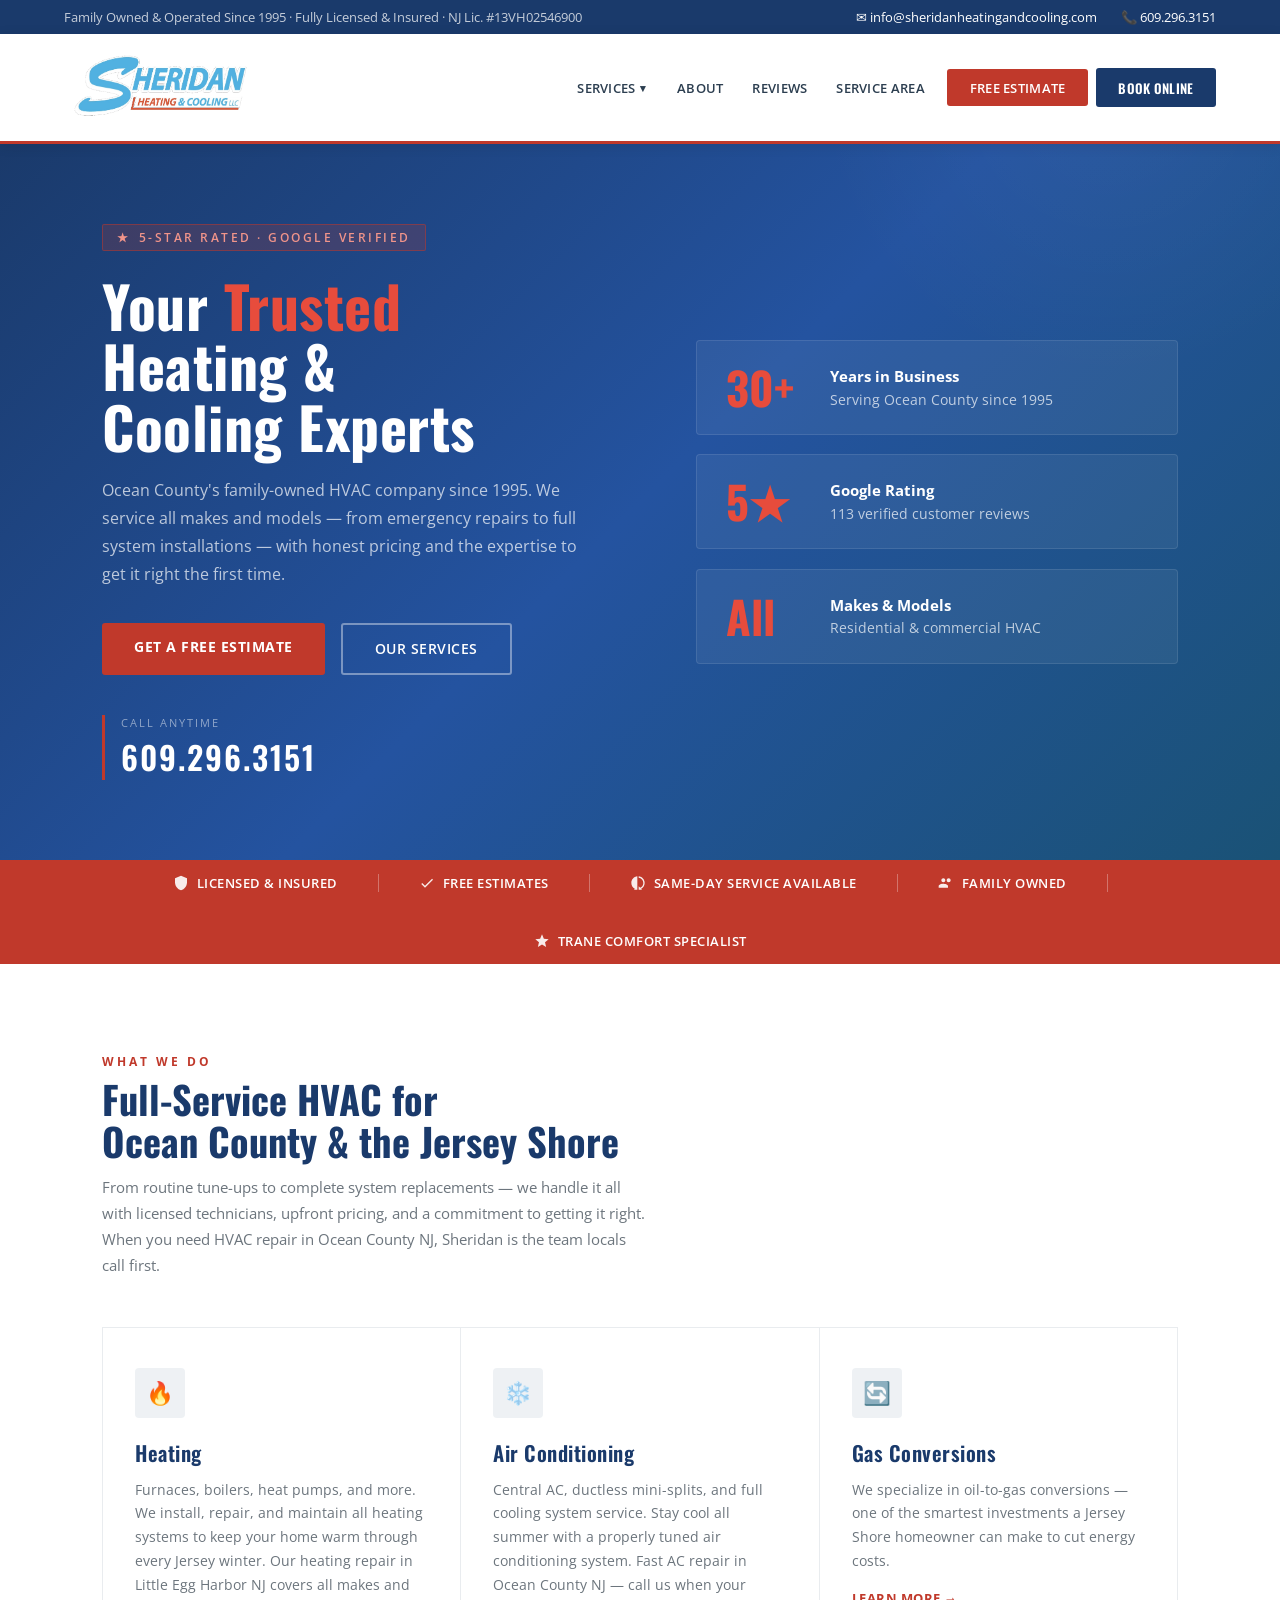
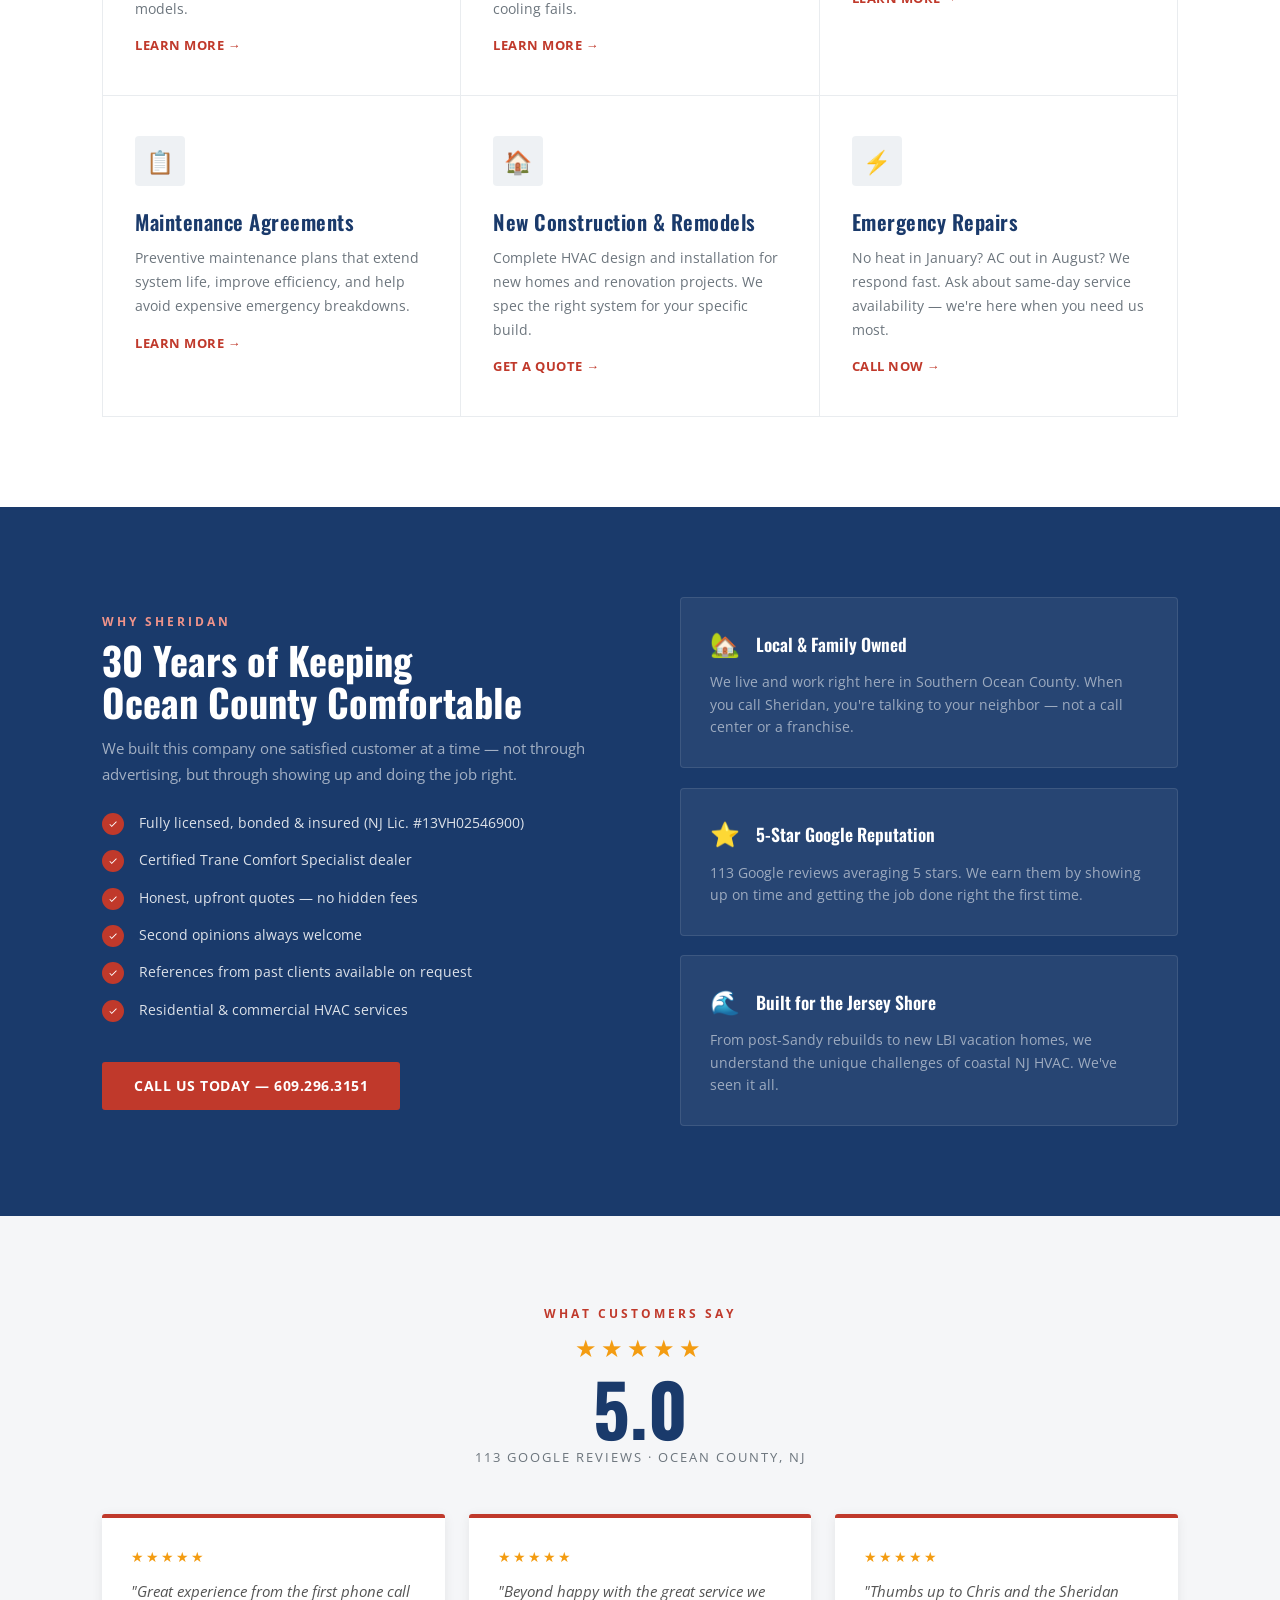
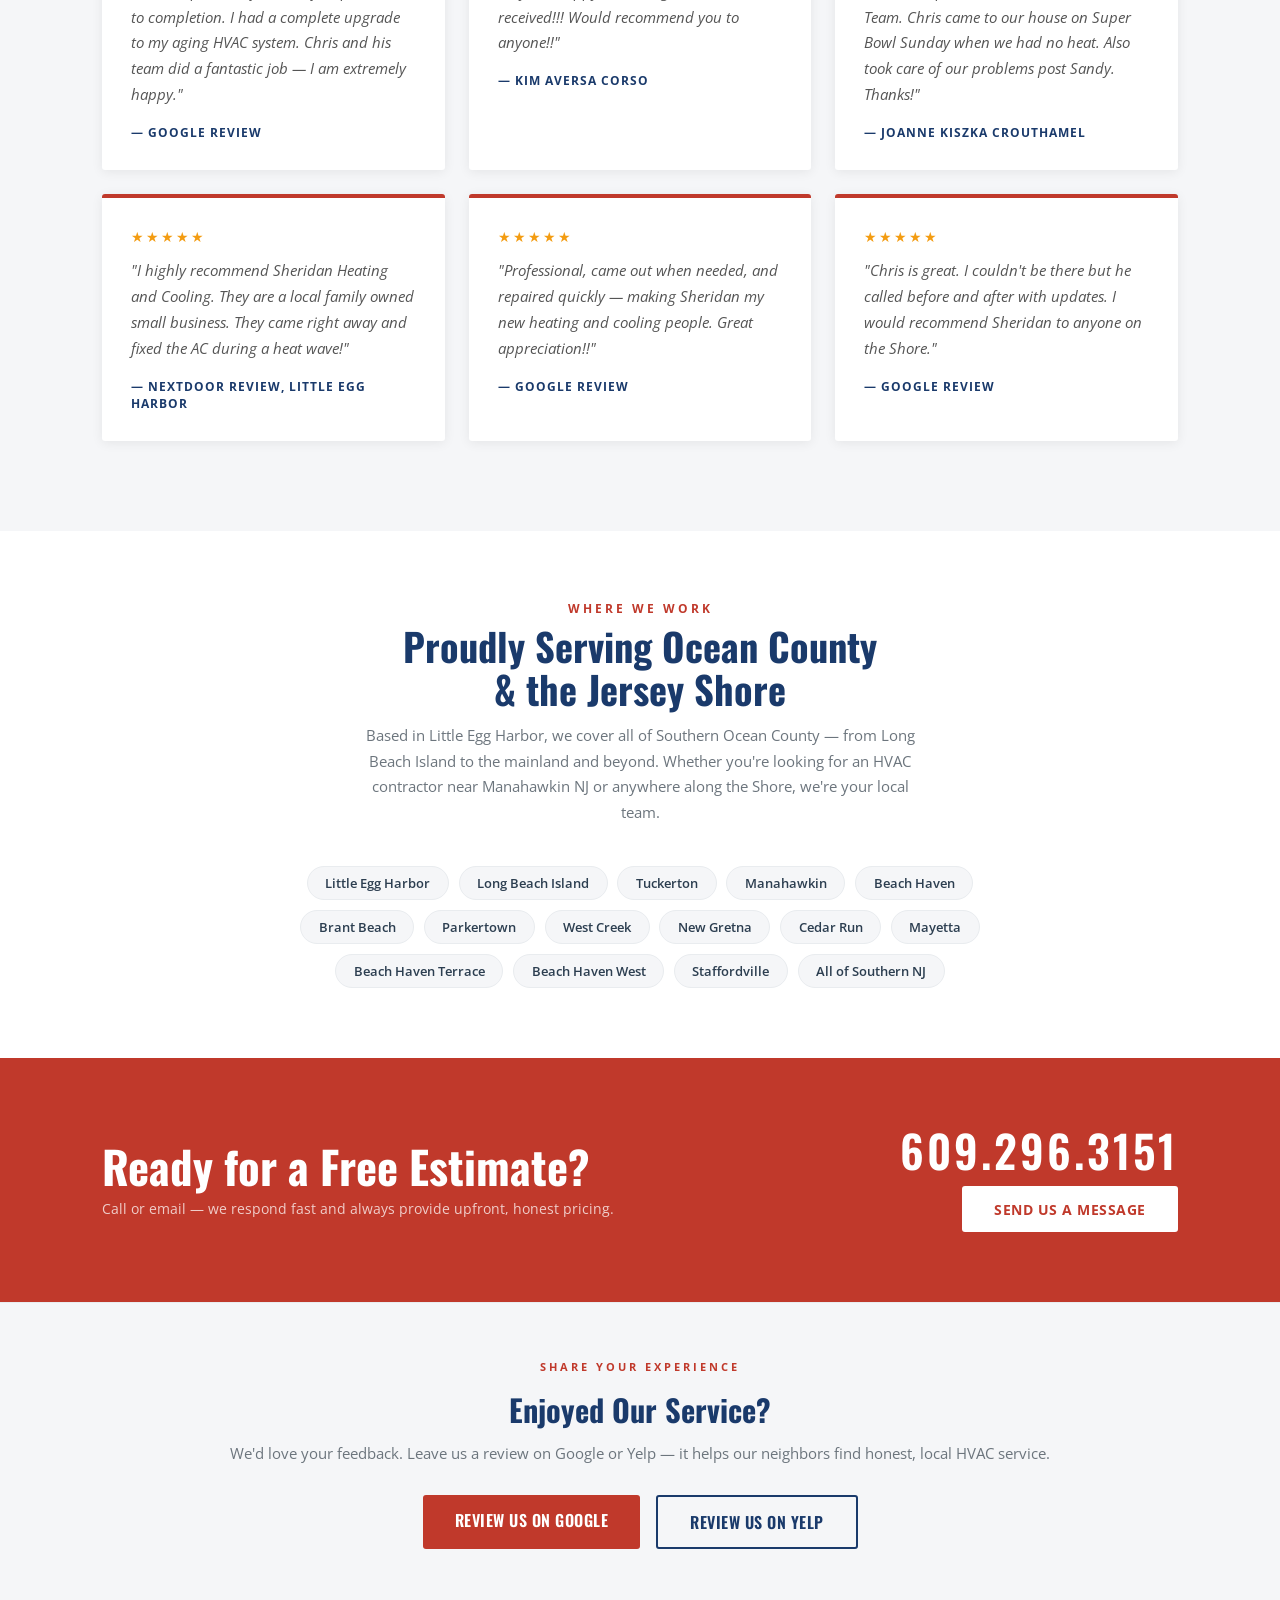
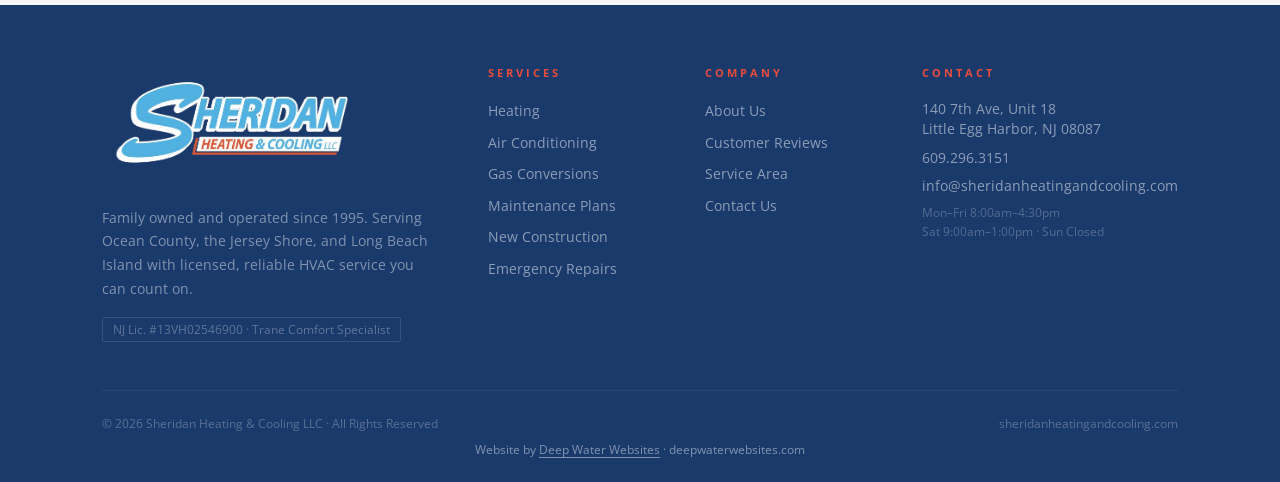
==== commit 9cf0b8ec: "Add Housecall Pro online booking widget sitewide; fix encoding errors - Add HCP Book Online button t" ====
--- a/index.html
+++ b/index.html
@@ -106,6 +106,7 @@
     <li><a href="index.html#reviews">Reviews</a></li>
     <li><a href="index.html#areas">Service Area</a></li>
     <li><a href="contact.html" class="nav-cta">Free Estimate</a></li>
+    <li><button data-token="6378e076b99441e7b94f69a7d30761b2" data-orgname="Sheridan-Heating-and-Cooling-LLC" class="hcp-button nav-book" onClick="HCPWidget.openModal()">Book Online</button></li>
   </ul>
 </nav>
 
@@ -117,7 +118,7 @@
       Your <span class="red">Trusted</span><br>
       Heating &amp;<br>Cooling Experts
     </h1>
-    <p class="hero-desc animate-3">Ocean County's family-owned HVAC company since 1995. We service all makes and models � from emergency repairs to full system installations � with honest pricing and the expertise to get it right the first time.</p>
+    <p class="hero-desc animate-3">Ocean County's family-owned HVAC company since 1995. We service all makes and models &mdash; from emergency repairs to full system installations &mdash; with honest pricing and the expertise to get it right the first time.</p>
     <div class="hero-btns animate-4">
       <a href="contact.html" class="btn-red">Get a Free Estimate</a>
       <a href="#services" class="btn-outline-white">Our Services</a>
@@ -161,7 +162,7 @@
   <div class="services-intro">
     <div class="section-tag">What We Do</div>
     <h2 class="section-title">Full-Service HVAC for<br>Ocean County &amp; the Jersey Shore</h2>
-    <p class="section-sub" style="max-width:550px;">From routine tune-ups to complete system replacements � we handle it all with licensed technicians, upfront pricing, and a commitment to getting it right. When you need HVAC repair in Ocean County NJ, Sheridan is the team locals call first.</p>
+    <p class="section-sub" style="max-width:550px;">From routine tune-ups to complete system replacements &mdash; we handle it all with licensed technicians, upfront pricing, and a commitment to getting it right. When you need HVAC repair in Ocean County NJ, Sheridan is the team locals call first.</p>
   </div>
   <div class="services-grid">
     <div class="svc-card">
@@ -173,13 +174,13 @@
     <div class="svc-card">
       <div class="svc-icon">&#10052;&#65039;</div>
       <div class="svc-name">Air Conditioning</div>
-      <p class="svc-desc">Central AC, ductless mini-splits, and full cooling system service. Stay cool all summer with a properly tuned air conditioning system. Fast AC repair in Ocean County NJ � call us when your cooling fails.</p>
+      <p class="svc-desc">Central AC, ductless mini-splits, and full cooling system service. Stay cool all summer with a properly tuned air conditioning system. Fast AC repair in Ocean County NJ &mdash; call us when your cooling fails.</p>
       <a href="cooling.html" class="svc-link">Learn More &rarr;</a>
     </div>
     <div class="svc-card">
       <div class="svc-icon">&#128260;</div>
       <div class="svc-name">Gas Conversions</div>
-      <p class="svc-desc">We specialize in oil-to-gas conversions � one of the smartest investments a Jersey Shore homeowner can make to cut energy costs.</p>
+      <p class="svc-desc">We specialize in oil-to-gas conversions &mdash; one of the smartest investments a Jersey Shore homeowner can make to cut energy costs.</p>
       <a href="gas-conversions.html" class="svc-link">Learn More &rarr;</a>
     </div>
     <div class="svc-card">
@@ -197,7 +198,7 @@
     <div class="svc-card">
       <div class="svc-icon">&#9889;</div>
       <div class="svc-name">Emergency Repairs</div>
-      <p class="svc-desc">No heat in January? AC out in August? We respond fast. Ask about same-day service availability � we're here when you need us most.</p>
+      <p class="svc-desc">No heat in January? AC out in August? We respond fast. Ask about same-day service availability &mdash; we're here when you need us most.</p>
       <a href="tel:6092963151" class="svc-link">Call Now &rarr;</a>
     </div>
   </div>
@@ -208,11 +209,11 @@
   <div class="why-left">
     <div class="section-tag">Why Sheridan</div>
     <h2 class="section-title">30 Years of Keeping<br>Ocean County Comfortable</h2>
-    <p class="section-sub" style="color:rgba(255,255,255,0.6);margin-bottom:0;">We built this company one satisfied customer at a time � not through advertising, but through showing up and doing the job right.</p>
+    <p class="section-sub" style="color:rgba(255,255,255,0.6);margin-bottom:0;">We built this company one satisfied customer at a time &mdash; not through advertising, but through showing up and doing the job right.</p>
     <ul class="why-list">
       <li><span class="why-check"><svg viewBox="0 0 24 24"><path d="M9 16.17L4.83 12l-1.42 1.41L9 19 21 7l-1.41-1.41z"/></svg></span>Fully licensed, bonded &amp; insured (NJ Lic. #13VH02546900)</li>
       <li><span class="why-check"><svg viewBox="0 0 24 24"><path d="M9 16.17L4.83 12l-1.42 1.41L9 19 21 7l-1.41-1.41z"/></svg></span>Certified Trane Comfort Specialist dealer</li>
-      <li><span class="why-check"><svg viewBox="0 0 24 24"><path d="M9 16.17L4.83 12l-1.42 1.41L9 19 21 7l-1.41-1.41z"/></svg></span>Honest, upfront quotes � no hidden fees</li>
+      <li><span class="why-check"><svg viewBox="0 0 24 24"><path d="M9 16.17L4.83 12l-1.42 1.41L9 19 21 7l-1.41-1.41z"/></svg></span>Honest, upfront quotes &mdash; no hidden fees</li>
       <li><span class="why-check"><svg viewBox="0 0 24 24"><path d="M9 16.17L4.83 12l-1.42 1.41L9 19 21 7l-1.41-1.41z"/></svg></span>Second opinions always welcome</li>
       <li><span class="why-check"><svg viewBox="0 0 24 24"><path d="M9 16.17L4.83 12l-1.42 1.41L9 19 21 7l-1.41-1.41z"/></svg></span>References from past clients available on request</li>
       <li><span class="why-check"><svg viewBox="0 0 24 24"><path d="M9 16.17L4.83 12l-1.42 1.41L9 19 21 7l-1.41-1.41z"/></svg></span>Residential &amp; commercial HVAC services</li>
@@ -220,7 +221,7 @@
     <a href="tel:6092963151" class="btn-red">Call Us Today &mdash; 609.296.3151</a>
   </div>
   <div class="why-right">
-    <div class="why-card"><div class="why-card-head"><span class="why-card-icon">&#127969;</span><span class="why-card-title">Local &amp; Family Owned</span></div><p class="why-card-text">We live and work right here in Southern Ocean County. When you call Sheridan, you're talking to your neighbor � not a call center or a franchise.</p></div>
+    <div class="why-card"><div class="why-card-head"><span class="why-card-icon">&#127969;</span><span class="why-card-title">Local &amp; Family Owned</span></div><p class="why-card-text">We live and work right here in Southern Ocean County. When you call Sheridan, you're talking to your neighbor &mdash; not a call center or a franchise.</p></div>
     <div class="why-card"><div class="why-card-head"><span class="why-card-icon">&#11088;</span><span class="why-card-title">5-Star Google Reputation</span></div><p class="why-card-text">113 Google reviews averaging 5 stars. We earn them by showing up on time and getting the job done right the first time.</p></div>
     <div class="why-card"><div class="why-card-head"><span class="why-card-icon">&#127754;</span><span class="why-card-title">Built for the Jersey Shore</span></div><p class="why-card-text">From post-Sandy rebuilds to new LBI vacation homes, we understand the unique challenges of coastal NJ HVAC. We've seen it all.</p></div>
   </div>
@@ -235,11 +236,11 @@
     <div class="rating-info">113 Google Reviews &middot; Ocean County, NJ</div>
   </div>
   <div class="reviews-grid">
-    <div class="review-card"><div class="rev-stars">&#9733;&#9733;&#9733;&#9733;&#9733;</div><p class="rev-text">"Great experience from the first phone call to completion. I had a complete upgrade to my aging HVAC system. Chris and his team did a fantastic job � I am extremely happy."</p><div class="rev-author">&mdash; Google Review</div></div>
+    <div class="review-card"><div class="rev-stars">&#9733;&#9733;&#9733;&#9733;&#9733;</div><p class="rev-text">"Great experience from the first phone call to completion. I had a complete upgrade to my aging HVAC system. Chris and his team did a fantastic job &mdash; I am extremely happy."</p><div class="rev-author">&mdash; Google Review</div></div>
     <div class="review-card"><div class="rev-stars">&#9733;&#9733;&#9733;&#9733;&#9733;</div><p class="rev-text">"Beyond happy with the great service we received!!! Would recommend you to anyone!!"</p><div class="rev-author">&mdash; Kim Aversa Corso</div></div>
     <div class="review-card"><div class="rev-stars">&#9733;&#9733;&#9733;&#9733;&#9733;</div><p class="rev-text">"Thumbs up to Chris and the Sheridan Team. Chris came to our house on Super Bowl Sunday when we had no heat. Also took care of our problems post Sandy. Thanks!"</p><div class="rev-author">&mdash; Joanne Kiszka Crouthamel</div></div>
     <div class="review-card"><div class="rev-stars">&#9733;&#9733;&#9733;&#9733;&#9733;</div><p class="rev-text">"I highly recommend Sheridan Heating and Cooling. They are a local family owned small business. They came right away and fixed the AC during a heat wave!"</p><div class="rev-author">&mdash; Nextdoor Review, Little Egg Harbor</div></div>
-    <div class="review-card"><div class="rev-stars">&#9733;&#9733;&#9733;&#9733;&#9733;</div><p class="rev-text">"Professional, came out when needed, and repaired quickly � making Sheridan my new heating and cooling people. Great appreciation!!"</p><div class="rev-author">&mdash; Google Review</div></div>
+    <div class="review-card"><div class="rev-stars">&#9733;&#9733;&#9733;&#9733;&#9733;</div><p class="rev-text">"Professional, came out when needed, and repaired quickly &mdash; making Sheridan my new heating and cooling people. Great appreciation!!"</p><div class="rev-author">&mdash; Google Review</div></div>
     <div class="review-card"><div class="rev-stars">&#9733;&#9733;&#9733;&#9733;&#9733;</div><p class="rev-text">"Chris is great. I couldn't be there but he called before and after with updates. I would recommend Sheridan to anyone on the Shore."</p><div class="rev-author">&mdash; Google Review</div></div>
   </div>
 </section>
@@ -248,7 +249,7 @@
 <section class="area-section" id="areas">
   <div class="section-tag">Where We Work</div>
   <h2 class="section-title">Proudly Serving Ocean County<br>&amp; the Jersey Shore</h2>
-  <p class="section-sub">Based in Little Egg Harbor, we cover all of Southern Ocean County � from Long Beach Island to the mainland and beyond. Whether you're looking for an HVAC contractor near Manahawkin NJ or anywhere along the Shore, we're your local team.</p>
+  <p class="section-sub">Based in Little Egg Harbor, we cover all of Southern Ocean County &mdash; from Long Beach Island to the mainland and beyond. Whether you're looking for an HVAC contractor near Manahawkin NJ or anywhere along the Shore, we're your local team.</p>
   <div class="area-tags">
     <span class="area-tag">Little Egg Harbor</span><span class="area-tag">Long Beach Island</span><span class="area-tag">Tuckerton</span><span class="area-tag">Manahawkin</span><span class="area-tag">Beach Haven</span><span class="area-tag">Brant Beach</span><span class="area-tag">Parkertown</span><span class="area-tag">West Creek</span><span class="area-tag">New Gretna</span><span class="area-tag">Cedar Run</span><span class="area-tag">Mayetta</span><span class="area-tag">Beach Haven Terrace</span><span class="area-tag">Beach Haven West</span><span class="area-tag">Staffordville</span><span class="area-tag">All of Southern NJ</span>
   </div>
@@ -258,7 +259,7 @@
 <section class="cta-banner" id="contact">
   <div>
     <h2 class="cta-title">Ready for a Free Estimate?</h2>
-    <p class="cta-sub">Call or email � we respond fast and always provide upfront, honest pricing.</p>
+    <p class="cta-sub">Call or email &mdash; we respond fast and always provide upfront, honest pricing.</p>
   </div>
   <div class="cta-right">
     <a href="tel:6092963151" class="cta-phone-big">609.296.3151</a>
@@ -270,7 +271,7 @@
 <section class="review-cta">
   <div class="review-cta-tag">Share Your Experience</div>
   <h2>Enjoyed Our Service?</h2>
-  <p>We'd love your feedback. Leave us a review on Google or Yelp � it helps our neighbors find honest, local HVAC service.</p>
+  <p>We'd love your feedback. Leave us a review on Google or Yelp &mdash; it helps our neighbors find honest, local HVAC service.</p>
   <div class="review-cta-btns">
     <a href="https://www.google.com/search?q=sheridan+heating+and+cooling#lrd=0x89c103b0e59c5ead:0x5eaaf0126b35af16,3,,,," class="btn-review-google" target="_blank" rel="noopener">Review Us on Google</a>
     <a href="https://www.yelp.com/biz/sheridan-heating-and-cooling-little-egg-harbor-2" class="btn-review-yelp" target="_blank" rel="noopener">Review Us on Yelp</a>
@@ -322,5 +323,8 @@
 </footer>
 
 <script src="main.js"></script>
+<!--Start of Housecallpro Online booking script-->
+<script async src="https://online-booking.housecallpro.com/script.js?token=6378e076b99441e7b94f69a7d30761b2&orgName=Sheridan-Heating-and-Cooling-LLC"></script>
+<!--End of Housecallpro Online booking script-->
 </body>
 </html>
--- a/styles.css
+++ b/styles.css
@@ -84,6 +84,26 @@
   border-radius: 3px; border-bottom: none !important; margin-bottom: 0 !important; margin-left: 0.5rem;
 }
 .nav-cta:hover { background: var(--red-dark) !important; }
+
+/* Nav Book Online (HCP) */
+.nav-book {
+  background: var(--blue) !important;
+  color: var(--white) !important;
+  border: none;
+  padding: 0.6rem 1.4rem;
+  height: auto;
+  border-radius: 3px;
+  margin-left: 0.5rem;
+  font-family: 'Oswald', sans-serif;
+  font-size: 0.82rem;
+  font-weight: 600;
+  letter-spacing: 0.3px;
+  text-transform: uppercase;
+  cursor: pointer;
+  transition: background 0.2s;
+  white-space: nowrap;
+}
+.nav-book:hover { background: var(--blue-mid) !important; }
 
 /* Hamburger */
 .nav-toggle {
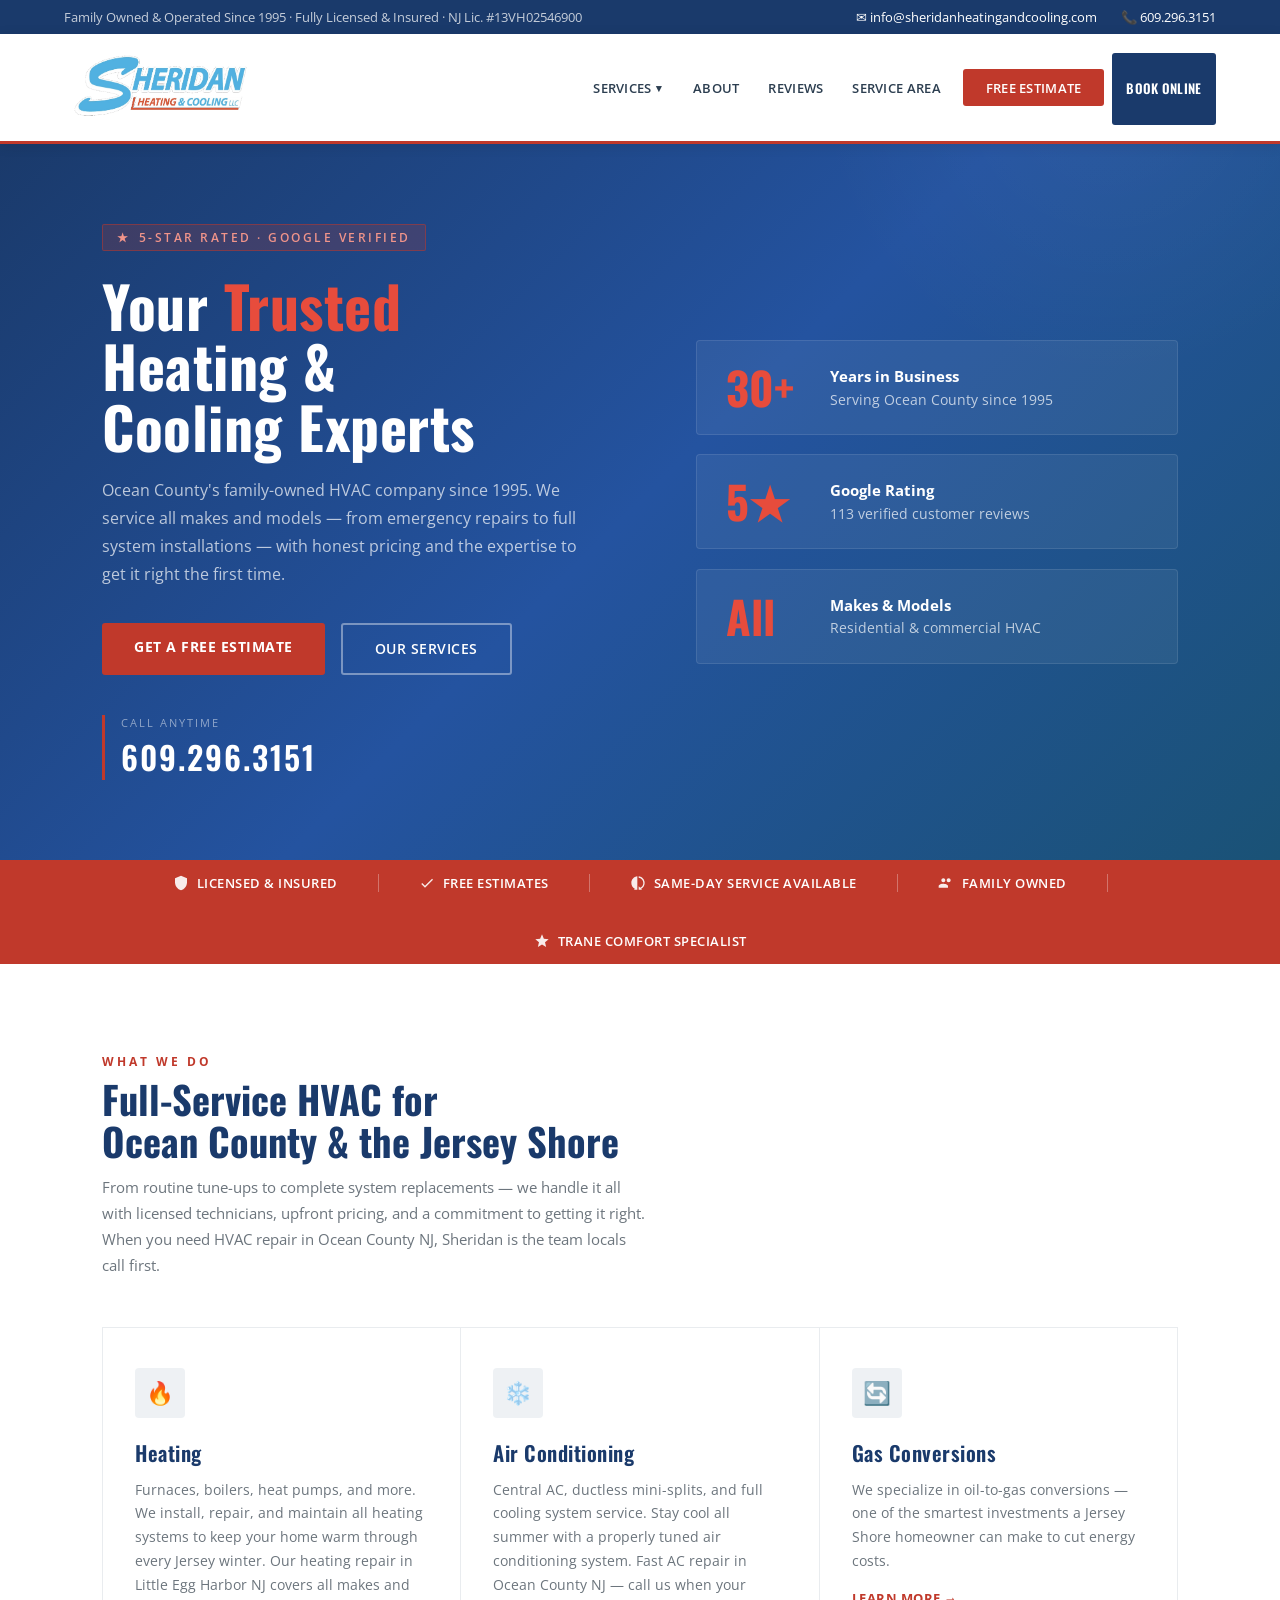
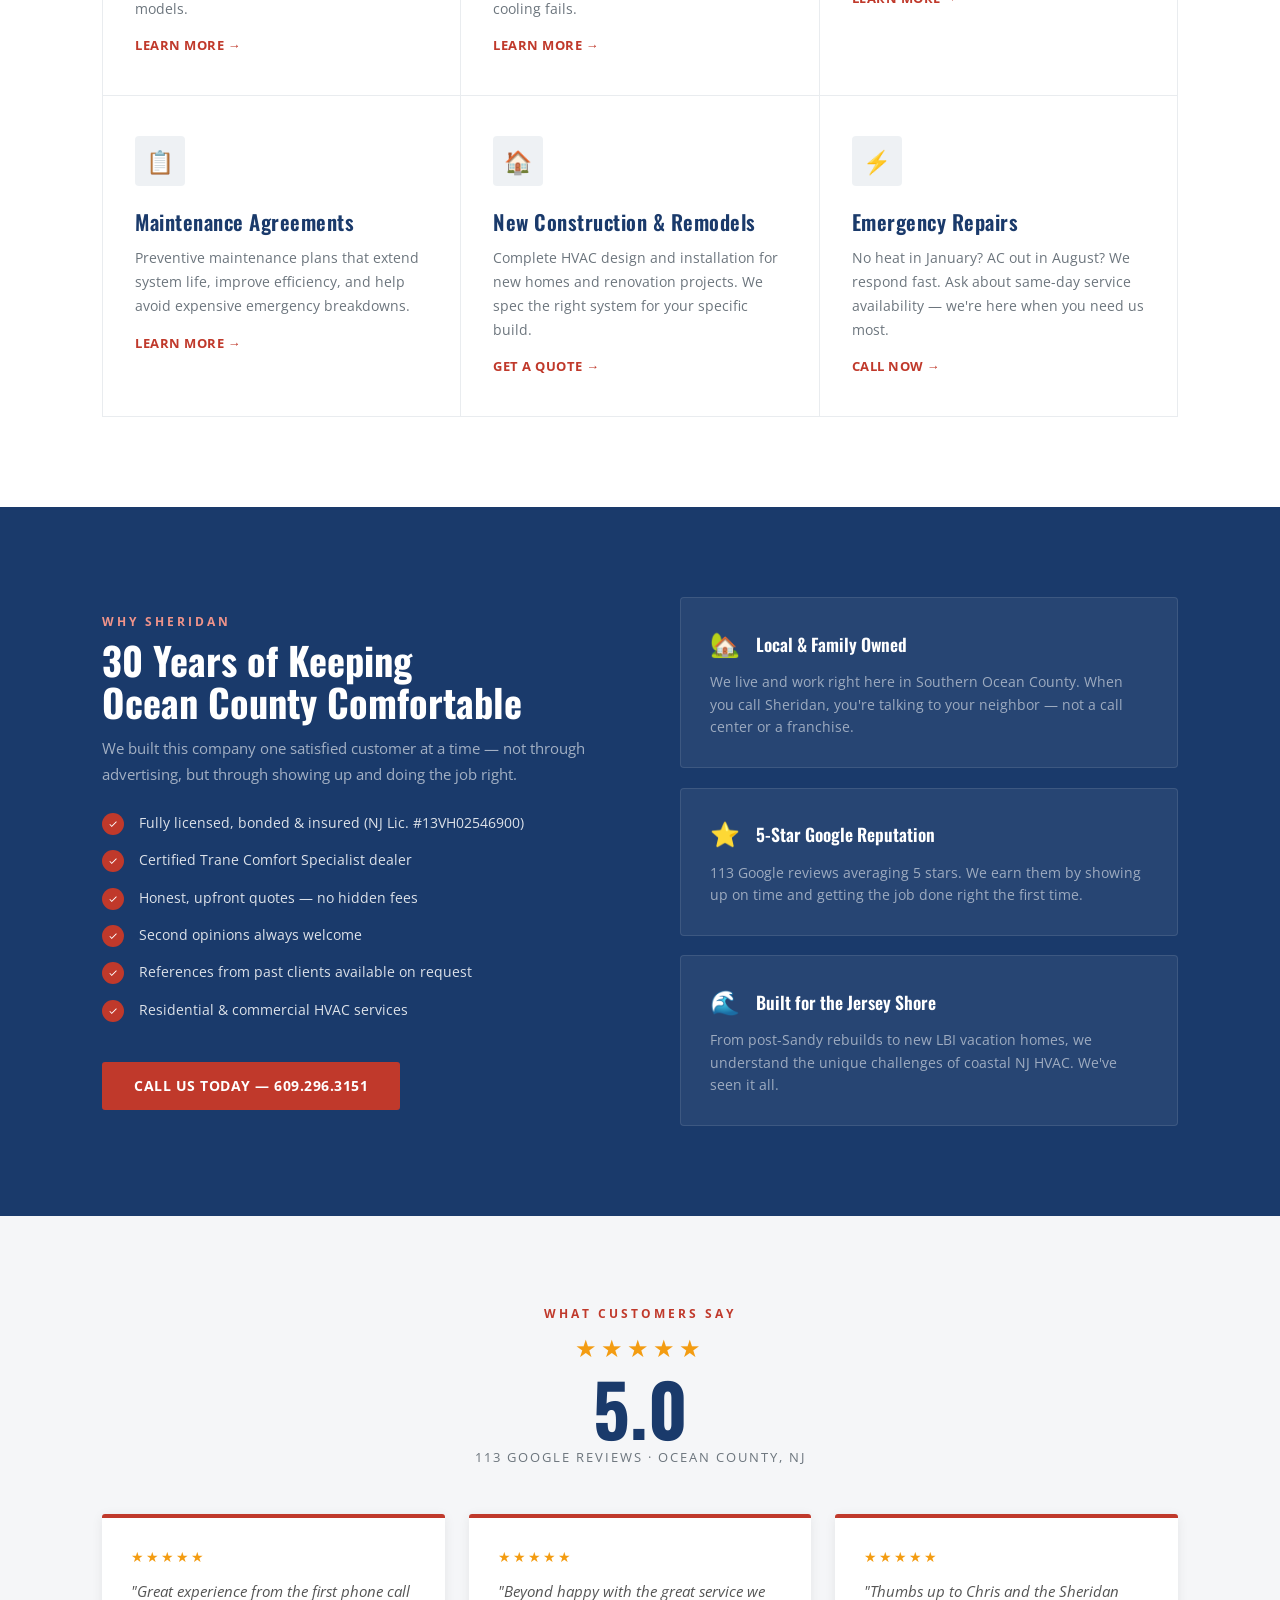
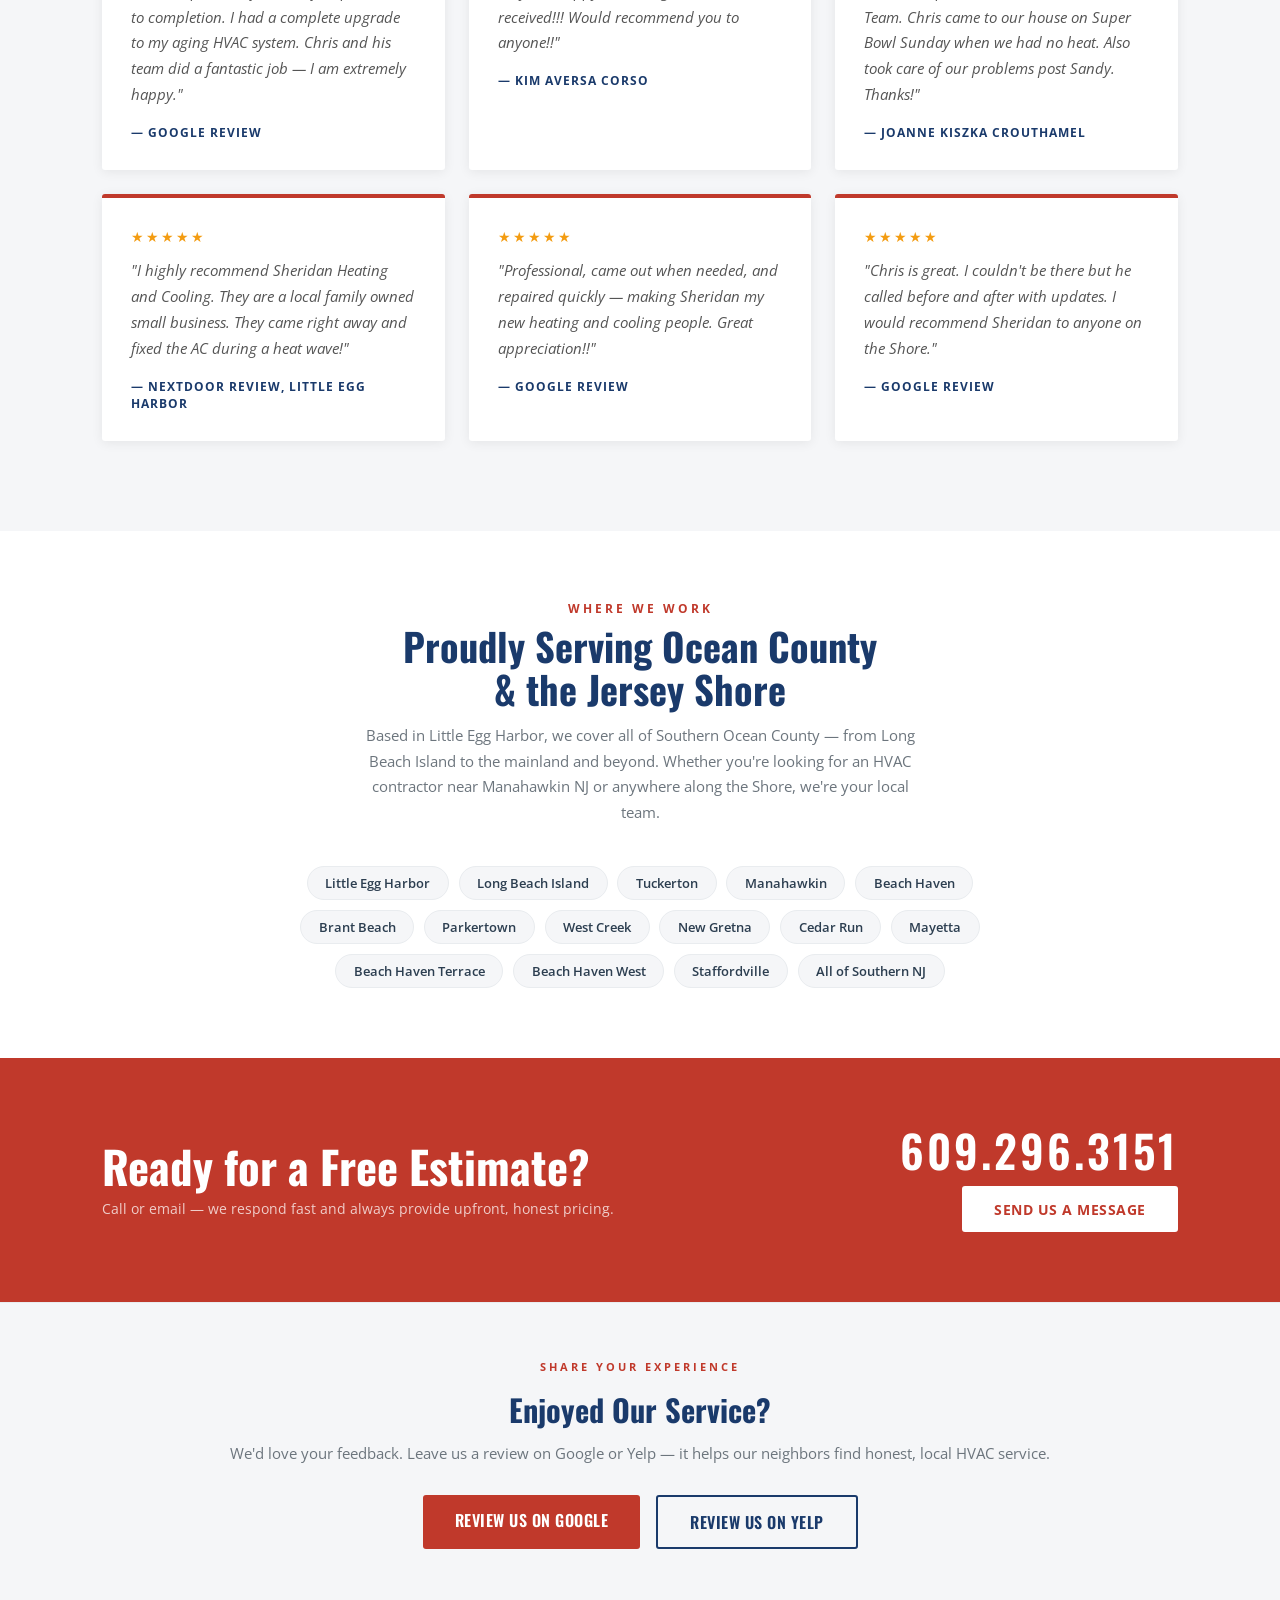
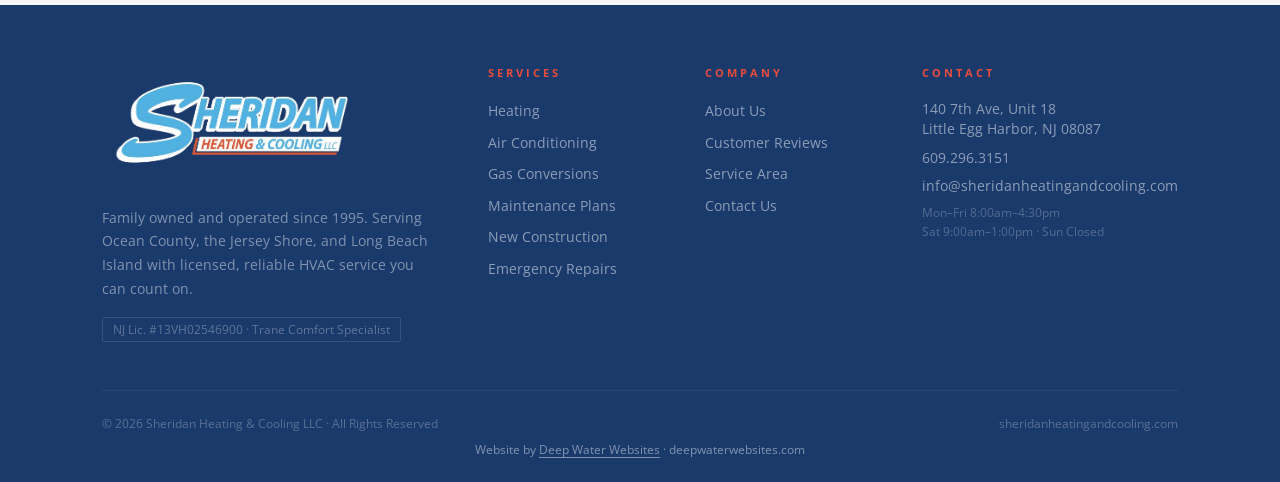
==== commit 5387d89a: "Fix HCP white bar: remove script from non-contact pages, nav button becomes link HCP script injected" ====
--- a/index.html
+++ b/index.html
@@ -106,7 +106,7 @@
     <li><a href="index.html#reviews">Reviews</a></li>
     <li><a href="index.html#areas">Service Area</a></li>
     <li><a href="contact.html" class="nav-cta">Free Estimate</a></li>
-    <li><button data-token="6378e076b99441e7b94f69a7d30761b2" data-orgname="Sheridan-Heating-and-Cooling-LLC" class="hcp-button nav-book" onClick="HCPWidget.openModal()">Book Online</button></li>
+    <li><a href="contact.html" class="nav-book">Book Online</a></li>
   </ul>
 </nav>
 
@@ -323,8 +323,5 @@
 </footer>
 
 <script src="main.js"></script>
-<!--Start of Housecallpro Online booking script-->
-<script async src="https://online-booking.housecallpro.com/script.js?token=6378e076b99441e7b94f69a7d30761b2&orgName=Sheridan-Heating-and-Cooling-LLC"></script>
-<!--End of Housecallpro Online booking script-->
 </body>
 </html>
--- a/styles.css
+++ b/styles.css
@@ -87,6 +87,8 @@
 
 /* Nav Book Online (HCP) */
 .nav-book {
+  display: inline-flex;
+  align-items: center;
   background: var(--blue) !important;
   color: var(--white) !important;
   border: none;
@@ -102,8 +104,9 @@
   cursor: pointer;
   transition: background 0.2s;
   white-space: nowrap;
-}
-.nav-book:hover { background: var(--blue-mid) !important; }
+  text-decoration: none;
+}
+.nav-book:hover { background: var(--blue-mid) !important; color: var(--white) !important; }
 
 /* Hamburger */
 .nav-toggle {
@@ -467,6 +470,7 @@
   .has-dropdown:hover .dropdown { display: none; }
   .has-dropdown.dd-open .dropdown { display: block; position: static; box-shadow: none; border-top: none; border-left: 3px solid var(--red); margin-left: 1.5rem; min-width: auto; }
   .nav-cta { margin: 0.8rem 5% !important; border-radius: 3px; text-align: center; height: auto !important; display: block; }
+  .nav-book { margin: 0.4rem 5% 0.8rem !important; border-radius: 3px; text-align: center; height: auto !important; display: block; }
   /* Layout */
   .hero { grid-template-columns: 1fr; }
   .hero-stats { flex-direction: row; flex-wrap: wrap; }
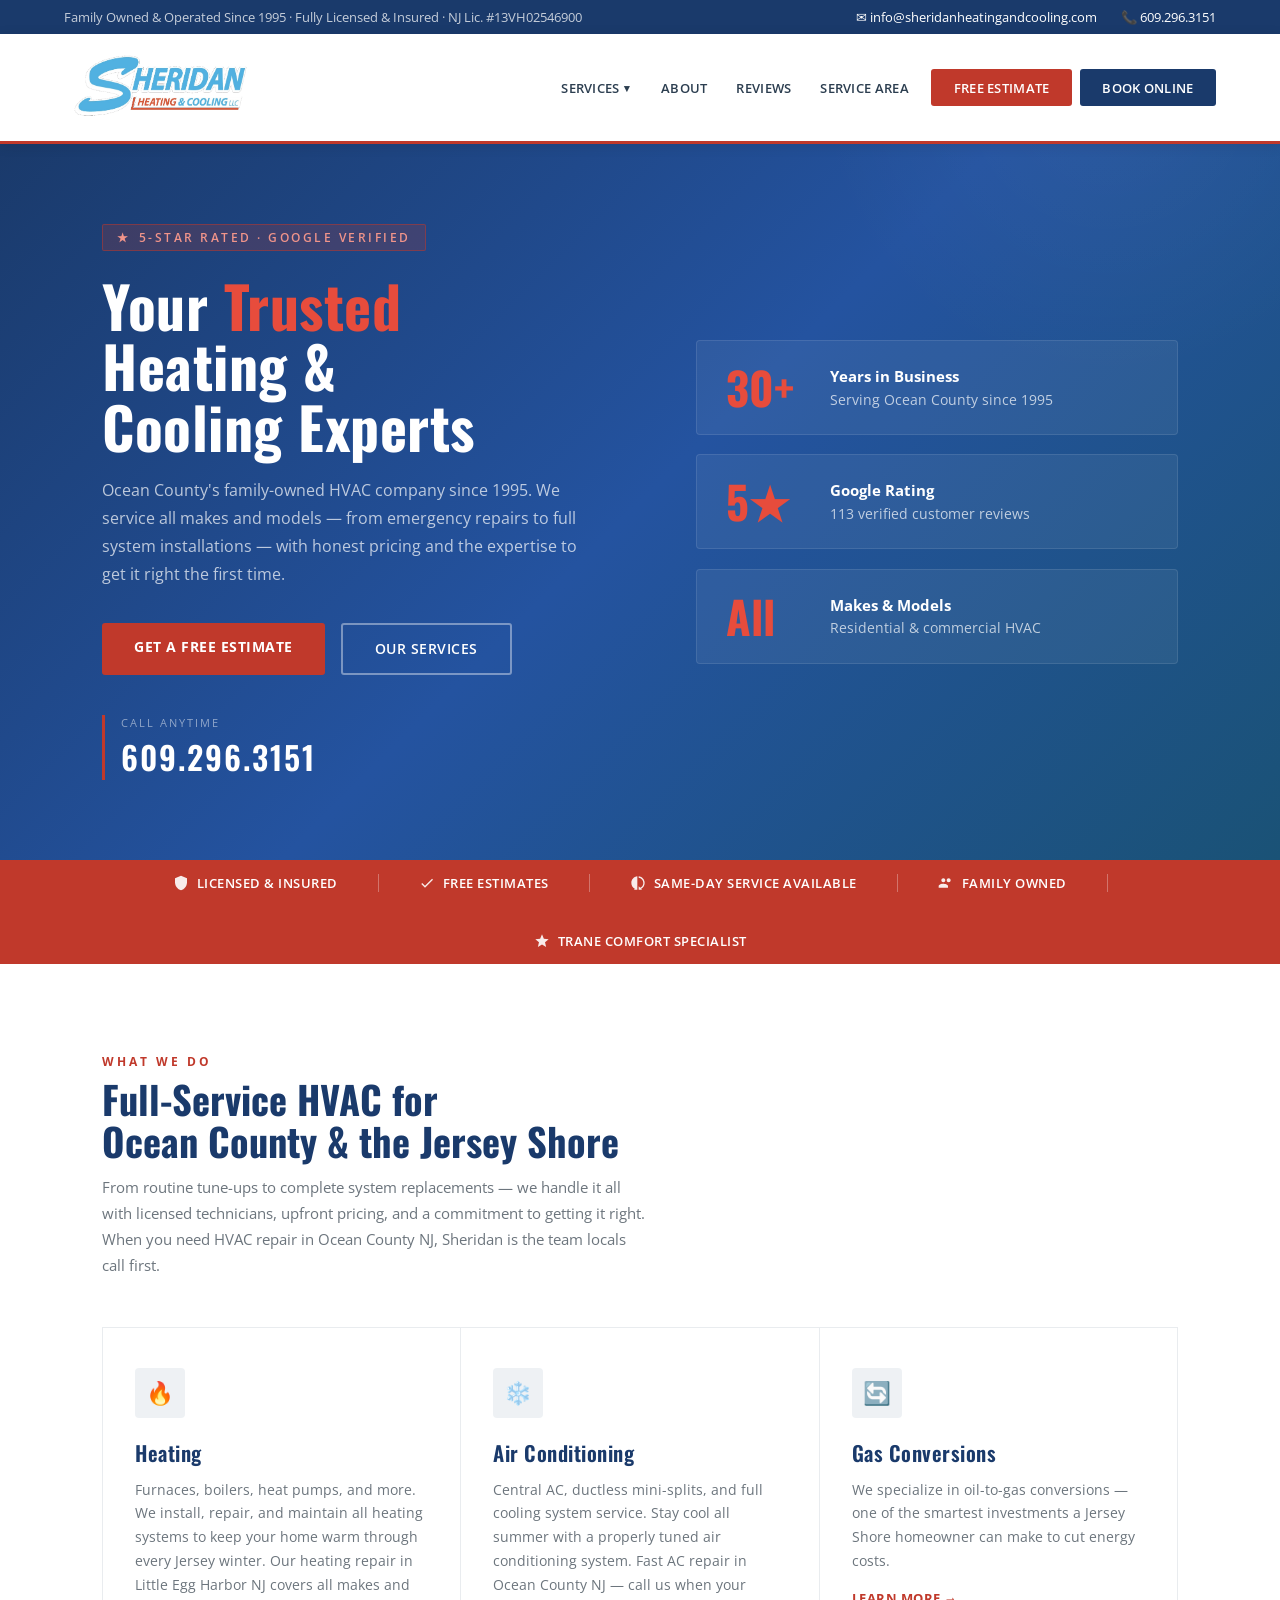
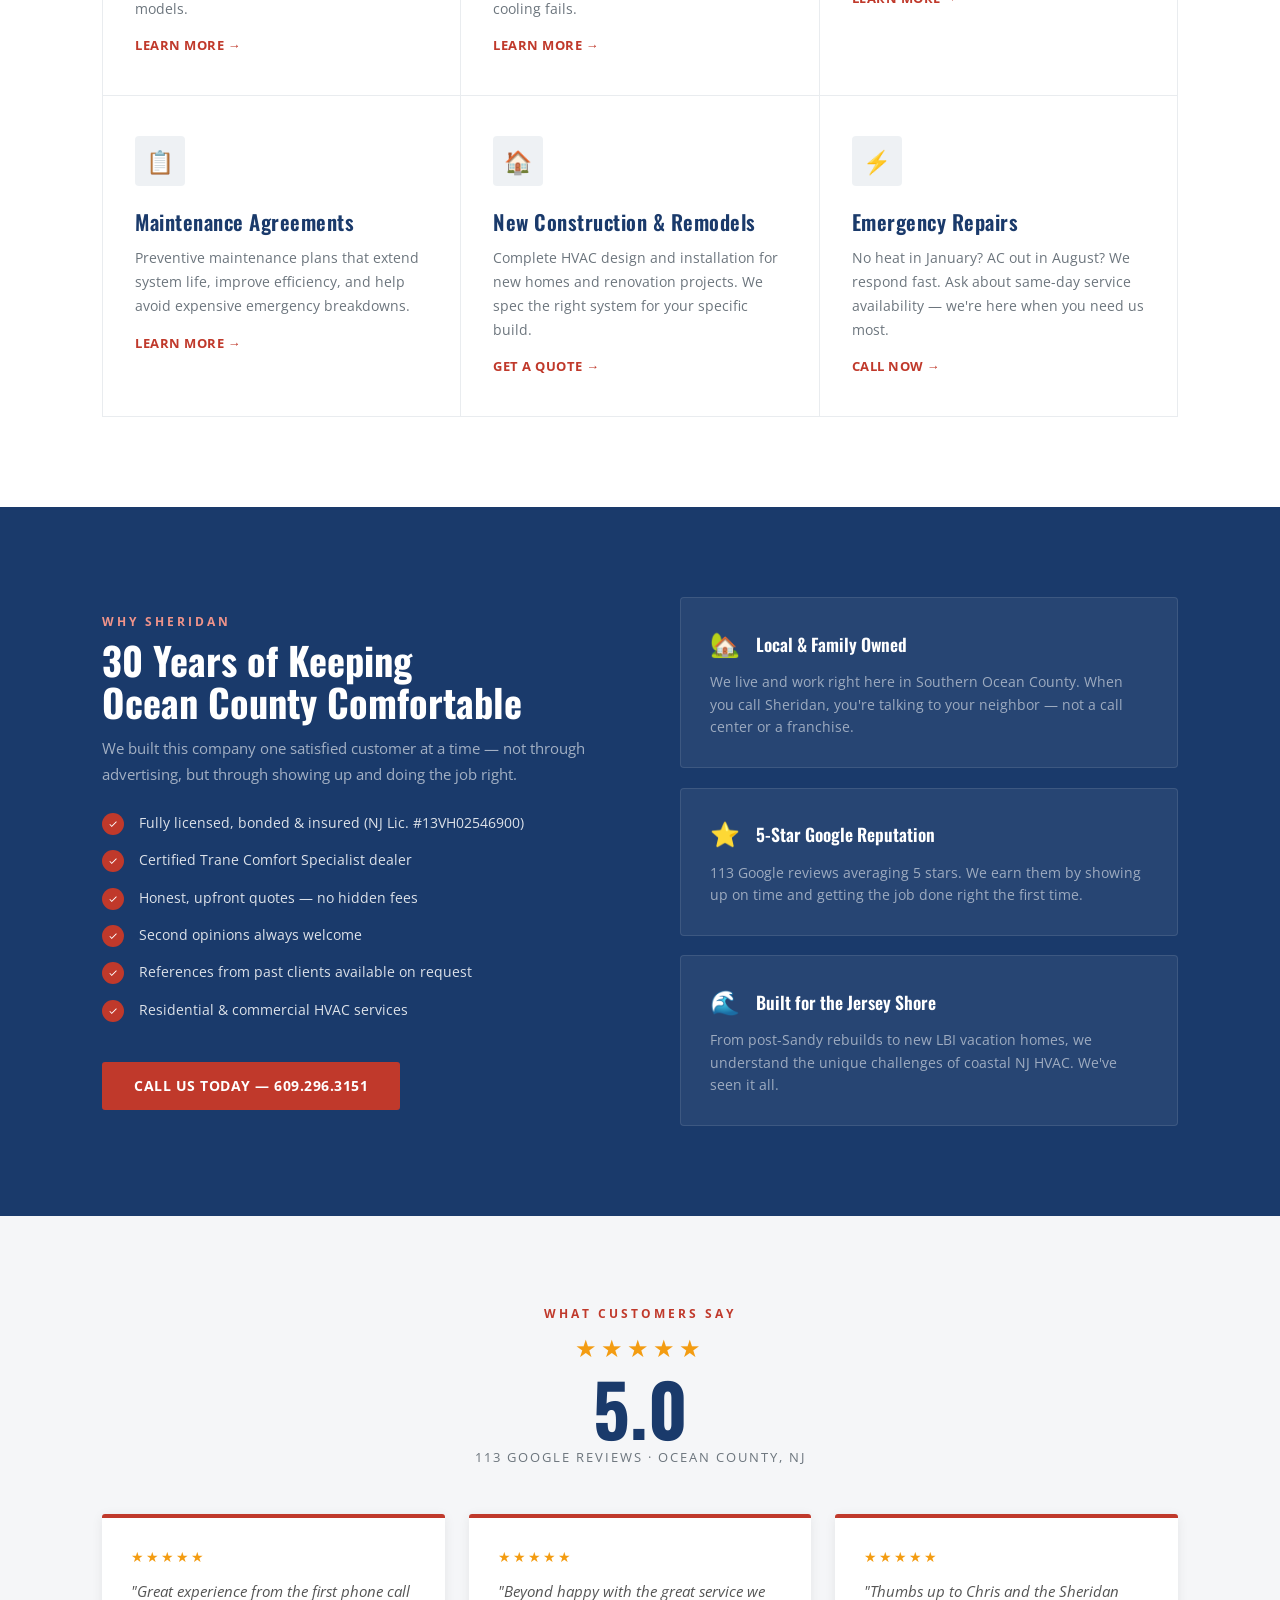
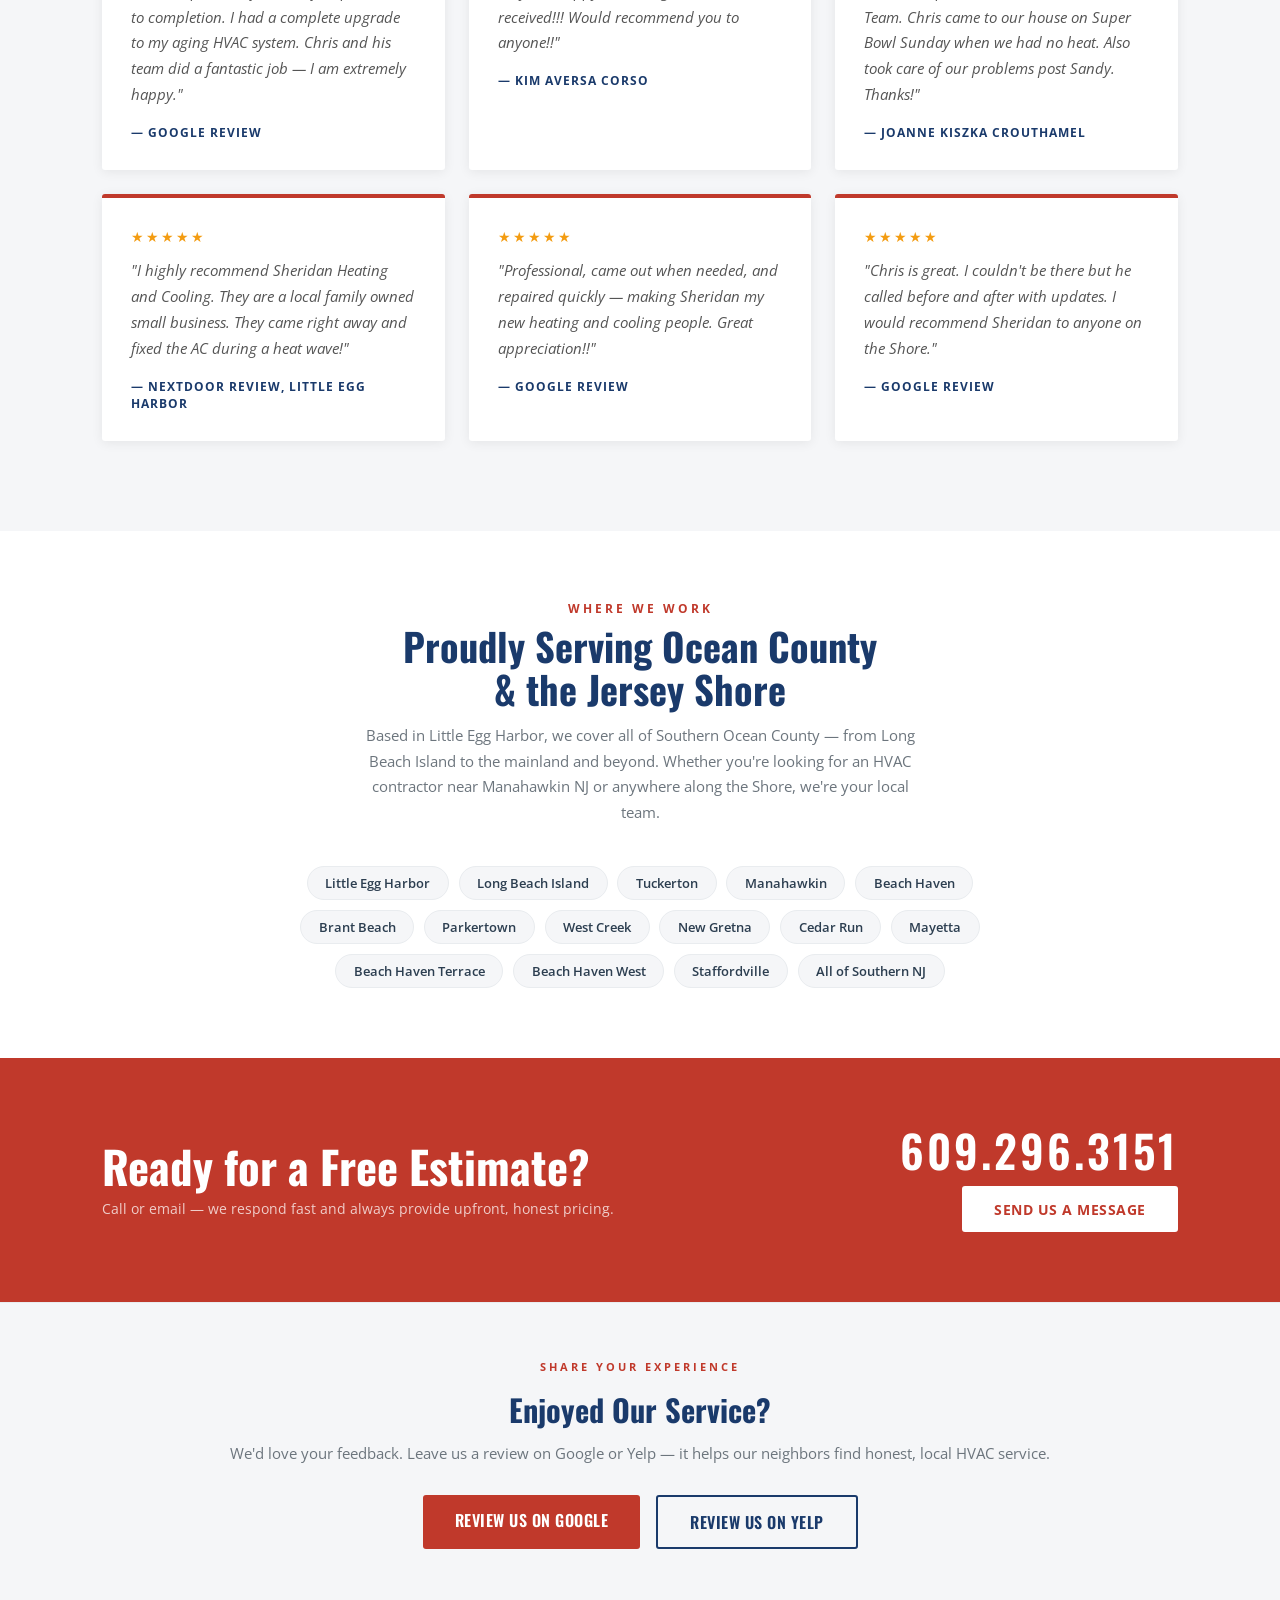
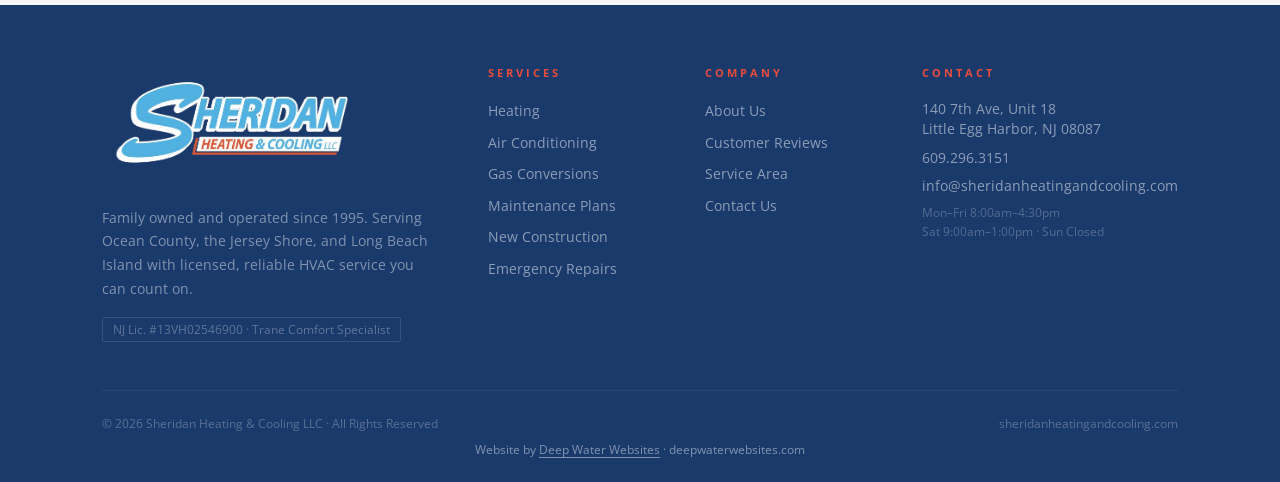
==== commit a9a0733f: "Add mobile-only Book Online CTA to homepage hero Visible only at mobile breakpoints (≤960px) in the " ====
--- a/index.html
+++ b/index.html
@@ -122,6 +122,7 @@
     <div class="hero-btns animate-4">
       <a href="contact.html" class="btn-red">Get a Free Estimate</a>
       <a href="#services" class="btn-outline-white">Our Services</a>
+      <a href="contact.html" class="btn-book-mobile">Book Online</a>
     </div>
     <div class="hero-phone-block animate-5">
       <div class="hero-phone-label">Call Anytime</div>
--- a/styles.css
+++ b/styles.css
@@ -44,6 +44,17 @@
   position: sticky; top: 0; z-index: 1000;
   box-shadow: 0 2px 12px rgba(0,0,0,0.1);
 }
+/* breadcrumb is a <nav> — reset all inherited nav-bar styles */
+nav.breadcrumb {
+  background: transparent;
+  border: none;
+  padding: 0;
+  height: auto;
+  position: static;
+  z-index: auto;
+  box-shadow: none;
+  justify-content: flex-start;
+}
 .nav-logo { display: inline-flex; align-items: center; flex-shrink: 0; }
 .nav-logo img { height: 90px; width: auto; display: block; }
 .nav-links { display: flex; gap: 0; list-style: none; align-items: center; }
@@ -87,24 +98,13 @@
 
 /* Nav Book Online (HCP) */
 .nav-book {
-  display: inline-flex;
-  align-items: center;
-  background: var(--blue) !important;
-  color: var(--white) !important;
-  border: none;
-  padding: 0.6rem 1.4rem;
-  height: auto;
-  border-radius: 3px;
-  margin-left: 0.5rem;
-  font-family: 'Oswald', sans-serif;
-  font-size: 0.82rem;
-  font-weight: 600;
-  letter-spacing: 0.3px;
-  text-transform: uppercase;
-  cursor: pointer;
-  transition: background 0.2s;
-  white-space: nowrap;
-  text-decoration: none;
+  background: var(--blue) !important; color: var(--white) !important;
+  padding: 0.6rem 1.4rem !important; height: auto !important;
+  border-radius: 3px; border: none; border-bottom: none !important;
+  margin-bottom: 0 !important; margin-left: 0.5rem;
+  cursor: pointer; transition: background 0.2s;
+  white-space: nowrap; text-decoration: none;
+  display: inline-flex; align-items: center;
 }
 .nav-book:hover { background: var(--blue-mid) !important; color: var(--white) !important; }
 
@@ -206,6 +206,8 @@
   transition: all 0.2s; display: inline-block;
 }
 .btn-outline-white:hover { border-color: var(--white); background: rgba(255,255,255,0.08); }
+/* Mobile-only Book Online CTA in homepage hero */
+.btn-book-mobile { display: none; }
 .btn-white {
   background: var(--white); color: var(--red); padding: 0.85rem 2rem;
   font-weight: 700; font-size: 0.85rem; letter-spacing: 0.5px; text-transform: uppercase;
@@ -470,7 +472,16 @@
   .has-dropdown:hover .dropdown { display: none; }
   .has-dropdown.dd-open .dropdown { display: block; position: static; box-shadow: none; border-top: none; border-left: 3px solid var(--red); margin-left: 1.5rem; min-width: auto; }
   .nav-cta { margin: 0.8rem 5% !important; border-radius: 3px; text-align: center; height: auto !important; display: block; }
-  .nav-book { margin: 0.4rem 5% 0.8rem !important; border-radius: 3px; text-align: center; height: auto !important; display: block; }
+  .nav-book { margin: 0.8rem 5% !important; border-radius: 3px; text-align: center; height: auto !important; display: block; justify-content: center; }
+  .btn-book-mobile {
+    display: inline-block;
+    background: var(--blue); color: var(--white);
+    padding: 0.9rem 2rem; font-weight: 700; font-size: 0.9rem;
+    letter-spacing: 0.5px; text-transform: uppercase;
+    border-radius: 3px; transition: background 0.2s;
+    text-decoration: none;
+  }
+  .btn-book-mobile:hover { background: var(--blue-mid); }
   /* Layout */
   .hero { grid-template-columns: 1fr; }
   .hero-stats { flex-direction: row; flex-wrap: wrap; }
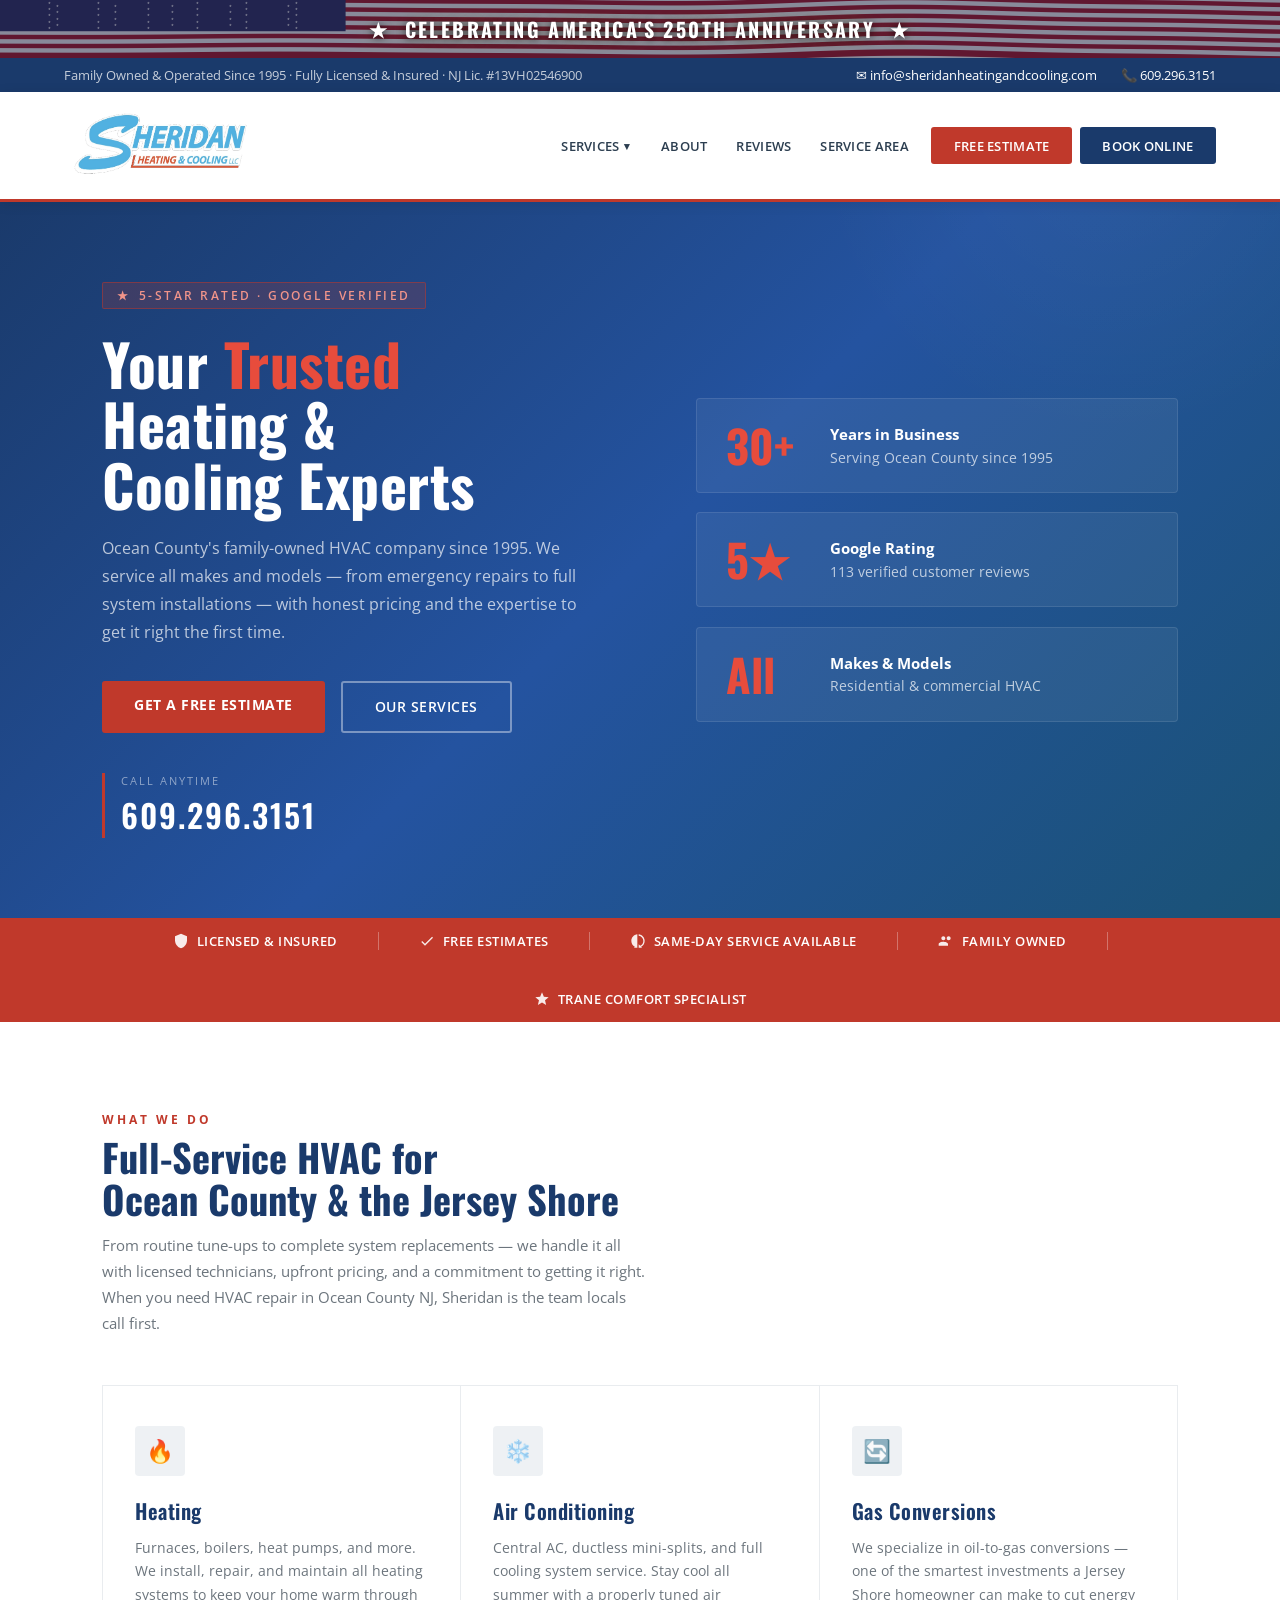
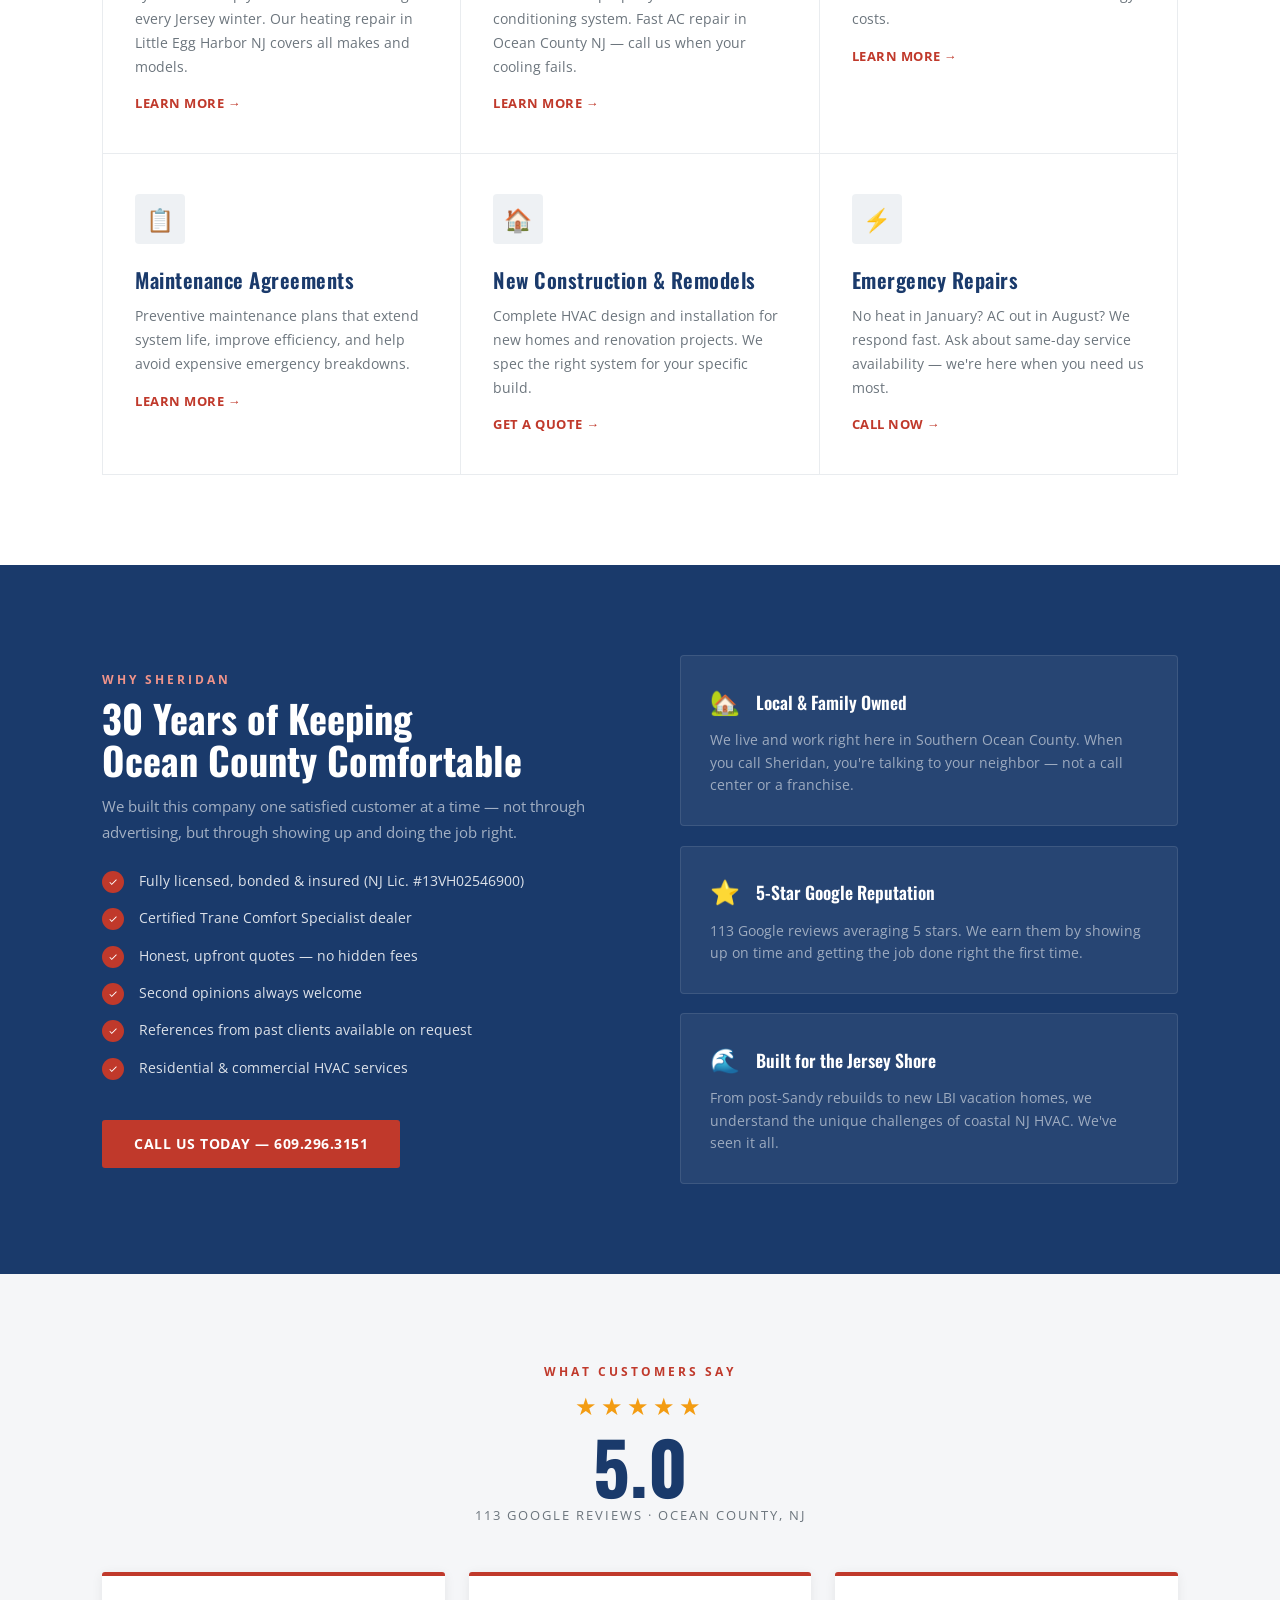
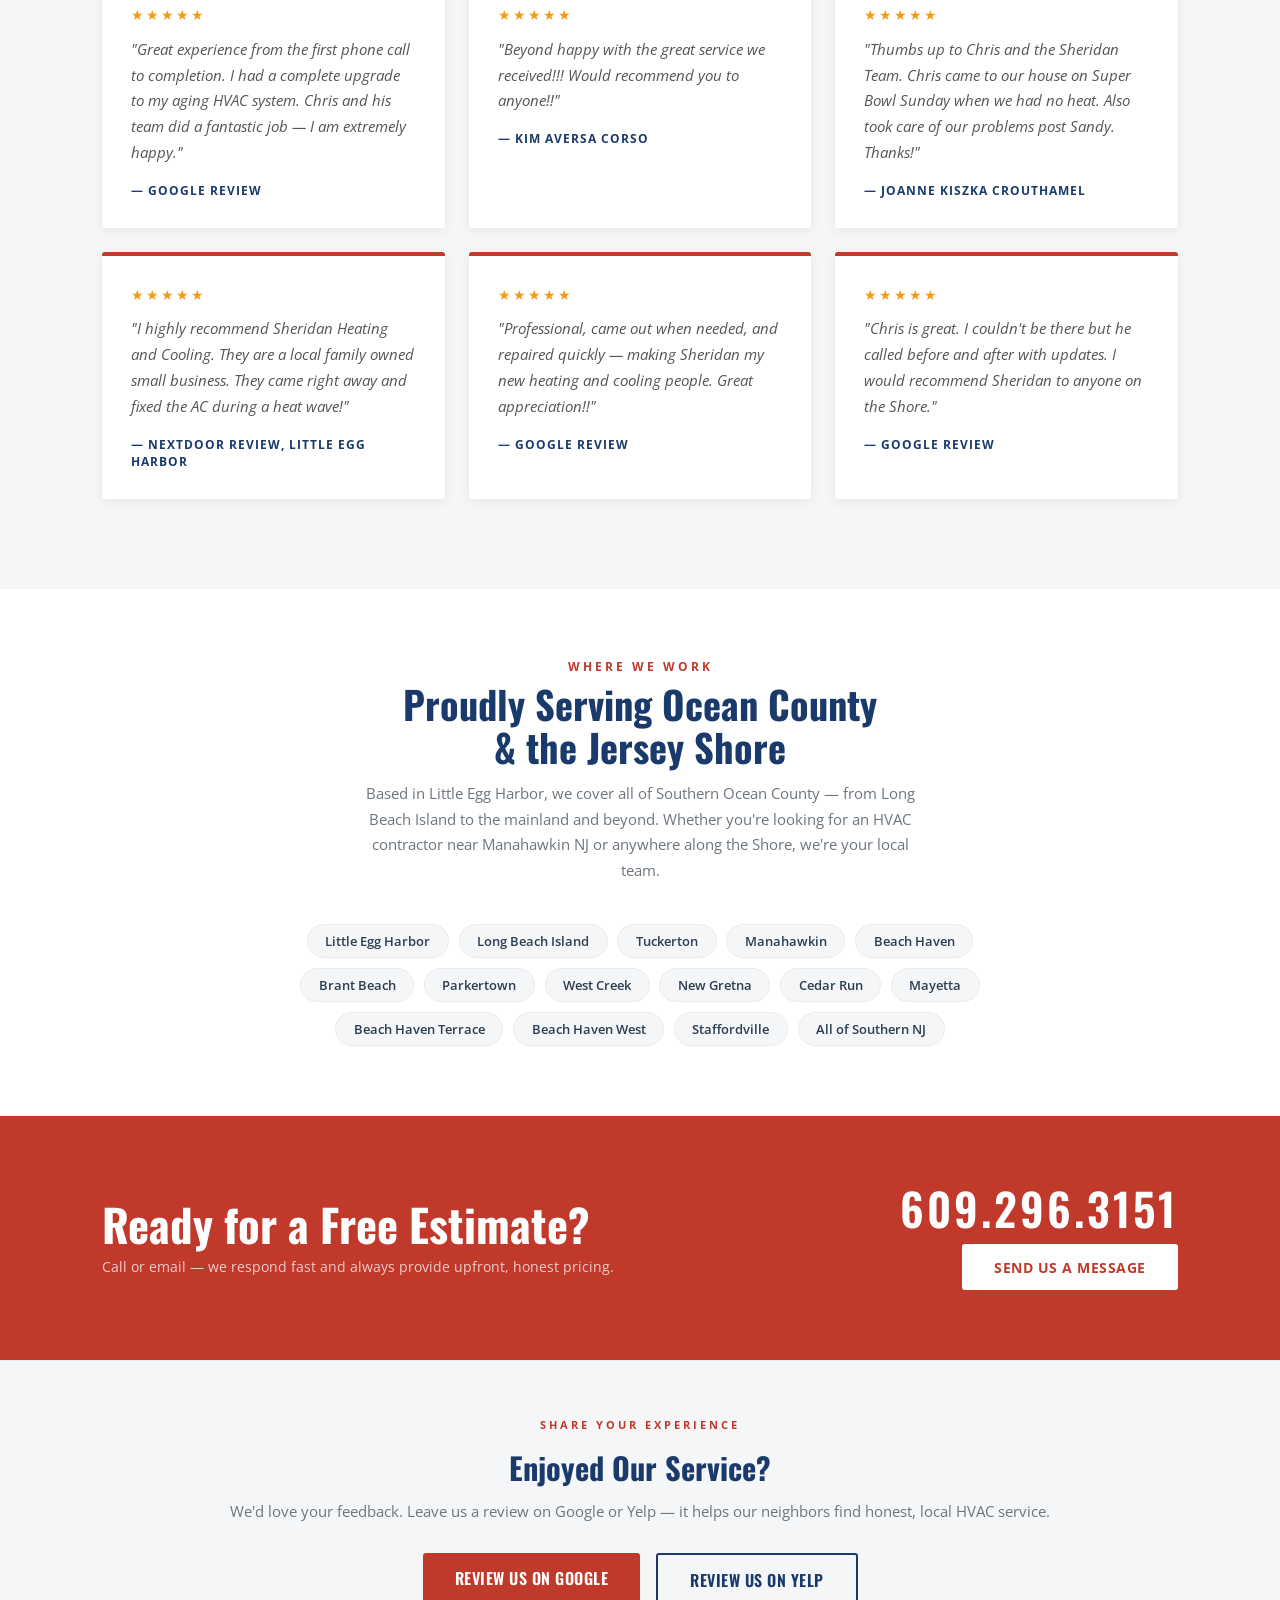
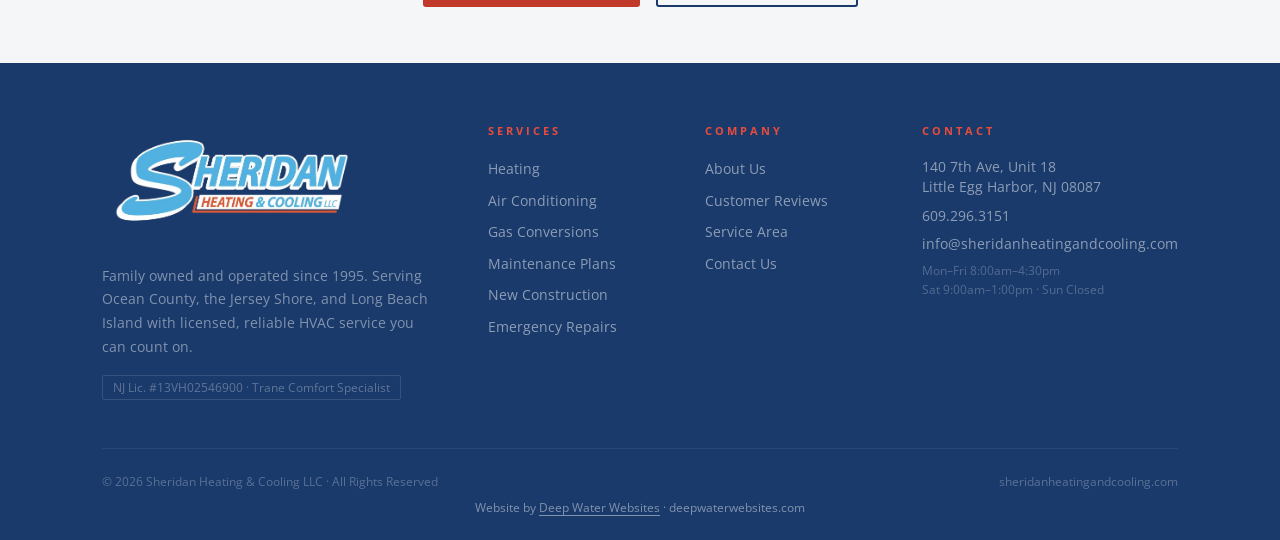
==== commit 933ae85a: "Add America's 250th Anniversary banner to homepage Canvas-drawn waving American flag (13 stripes, 50" ====
--- a/index.html
+++ b/index.html
@@ -75,6 +75,140 @@
 </head>
 <body>
 
+<!-- 250TH ANNIVERSARY BANNER -->
+<div class="ann-banner" aria-label="Celebrating America's 250th Anniversary">
+  <canvas id="ann-flag-canvas" class="ann-flag-canvas" aria-hidden="true"></canvas>
+  <div class="ann-overlay" aria-hidden="true"></div>
+  <div class="ann-content">
+    <p class="ann-text">★&nbsp;&nbsp;Celebrating America's 250th Anniversary&nbsp;&nbsp;★</p>
+  </div>
+</div>
+
+<style>
+.ann-banner {
+  position: relative;
+  height: 58px;
+  overflow: hidden;
+  z-index: 100;
+}
+.ann-flag-canvas {
+  position: absolute;
+  inset: 0;
+  width: 100%;
+  height: 100%;
+  display: block;
+}
+.ann-overlay {
+  position: absolute;
+  inset: 0;
+  background: rgba(8, 12, 45, 0.48);
+  pointer-events: none;
+}
+.ann-content {
+  position: absolute;
+  inset: 0;
+  display: flex;
+  align-items: center;
+  justify-content: center;
+  pointer-events: none;
+}
+.ann-text {
+  margin: 0;
+  font-family: 'Oswald', sans-serif;
+  font-weight: 700;
+  font-size: clamp(13px, 2.4vw, 20px);
+  letter-spacing: 0.12em;
+  text-transform: uppercase;
+  color: #fff;
+  text-shadow: 0 1px 8px rgba(0,0,0,0.8), 0 0 24px rgba(255,215,0,0.3);
+  white-space: nowrap;
+}
+@media (max-width: 480px) {
+  .ann-text { font-size: 11px; letter-spacing: 0.05em; white-space: normal; text-align: center; padding: 0 8px; }
+}
+</style>
+
+<script>
+(function () {
+  const canvas = document.getElementById('ann-flag-canvas');
+  const ctx = canvas.getContext('2d');
+
+  const STRIPES = [
+    '#B22234','#FFFFFF','#B22234','#FFFFFF','#B22234','#FFFFFF','#B22234',
+    '#FFFFFF','#B22234','#FFFFFF','#B22234','#FFFFFF','#B22234'
+  ];
+
+  function resize() {
+    canvas.width  = canvas.offsetWidth;
+    canvas.height = canvas.offsetHeight;
+  }
+  resize();
+  window.addEventListener('resize', resize);
+
+  function draw(ts) {
+    const W = canvas.width;
+    const H = canvas.height;
+    if (!W || !H) { requestAnimationFrame(draw); return; }
+
+    const t         = ts / 1000;
+    const stripeH   = H / 13;
+    // Natural wave: left edge barely moves, amplitude grows toward the right
+    const maxAmp    = stripeH * 1.1;
+    const freq      = 2.0;   // wave cycles across the banner
+    const speed     = 1.6;   // wave travel speed
+
+    ctx.clearRect(0, 0, W, H);
+
+    for (let x = 0; x < W; x++) {
+      // Amplitude grows from 0 at left to maxAmp at right (flag attached on left)
+      const amp = maxAmp * (x / W);
+      // Primary wave + slight secondary harmonic for organic feel
+      const dy = amp * (
+        0.75 * Math.sin((x / W) * Math.PI * freq * 2 - t * speed) +
+        0.25 * Math.sin((x / W) * Math.PI * freq * 4 - t * speed * 1.4)
+      );
+
+      for (let s = 0; s < 13; s++) {
+        ctx.fillStyle = STRIPES[s];
+        // +2px overlap removes seam lines between columns
+        ctx.fillRect(x, s * stripeH + dy - 1, 1, stripeH + 2);
+      }
+    }
+
+    // Canton — blue field, top-left, standard proportions
+    const cW = W * 0.27;
+    const cH = stripeH * 7;
+    ctx.fillStyle = '#3C3B6E';
+    ctx.fillRect(0, 0, cW, cH);
+
+    // 50-star field: 9 rows alternating 6 and 5 stars (US flag standard)
+    // Rows 1,3,5,7,9 = 6 stars; rows 2,4,6,8 = 5 stars (offset/staggered)
+    const starSize = Math.max(3, Math.min(cH / 11, 7));
+    ctx.font = 'bold ' + starSize + 'px serif';
+    ctx.fillStyle = '#FFFFFF';
+    ctx.textAlign = 'center';
+    ctx.textBaseline = 'middle';
+
+    const rows = 9;
+    const rowH = cH / (rows + 1);
+    for (let r = 0; r < rows; r++) {
+      const isWideRow = (r % 2 === 0); // rows 0,2,4,6,8 → 6 stars
+      const cols = isWideRow ? 6 : 5;
+      const colW = cW / (isWideRow ? 7 : 6);
+      const y = rowH * (r + 1);
+      for (let c = 0; c < cols; c++) {
+        const x = colW * (c + 1);
+        ctx.fillText('★', x, y);
+      }
+    }
+
+    requestAnimationFrame(draw);
+  }
+
+  requestAnimationFrame(draw);
+})();
+</script>
+
 <!-- TOP BAR -->
 <div class="top-bar">
   <div class="top-bar-left">Family Owned &amp; Operated Since 1995 &middot; Fully Licensed &amp; Insured &middot; NJ Lic. #13VH02546900</div>
--- a/styles.css
+++ b/styles.css
@@ -1,3 +1,4 @@
+@charset "UTF-8";
 /* ============================================================
    SHERIDAN HEATING & COOLING — Shared Stylesheet
    sheridanheatingandcooling.com · Ocean County, NJ
@@ -138,7 +139,7 @@
   color: #f1948a; font-size: 0.72rem; letter-spacing: 2.5px;
   text-transform: uppercase; font-weight: 600; padding: 5px 14px; border-radius: 2px; margin-bottom: 1.5rem;
 }
-.hero-eyebrow::before { content: '★'; }
+.hero-eyebrow::before { content: '\2605'; }
 .hero-title {
   font-family: 'Oswald', sans-serif; font-size: clamp(2.5rem, 4.5vw, 4.2rem);
   font-weight: 700; color: var(--white); line-height: 1.05; letter-spacing: 0.5px; margin-bottom: 1.2rem;
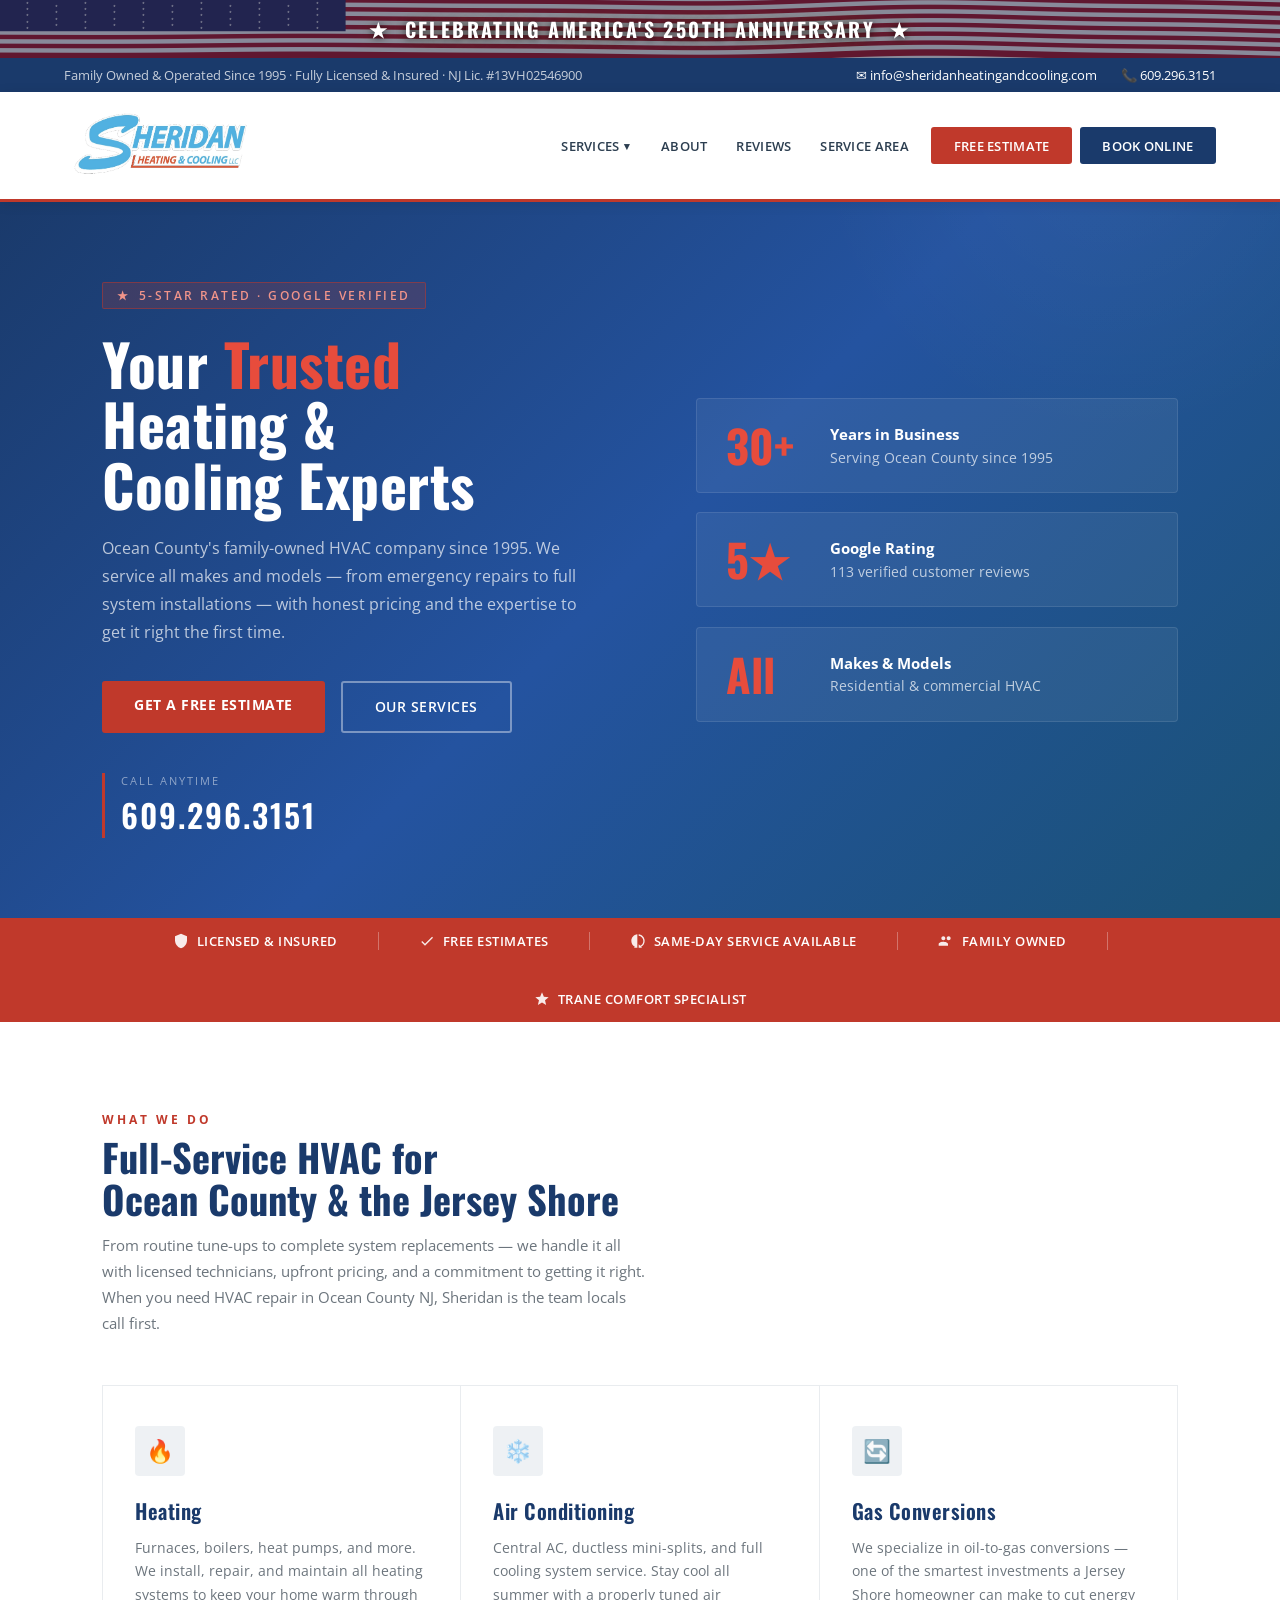
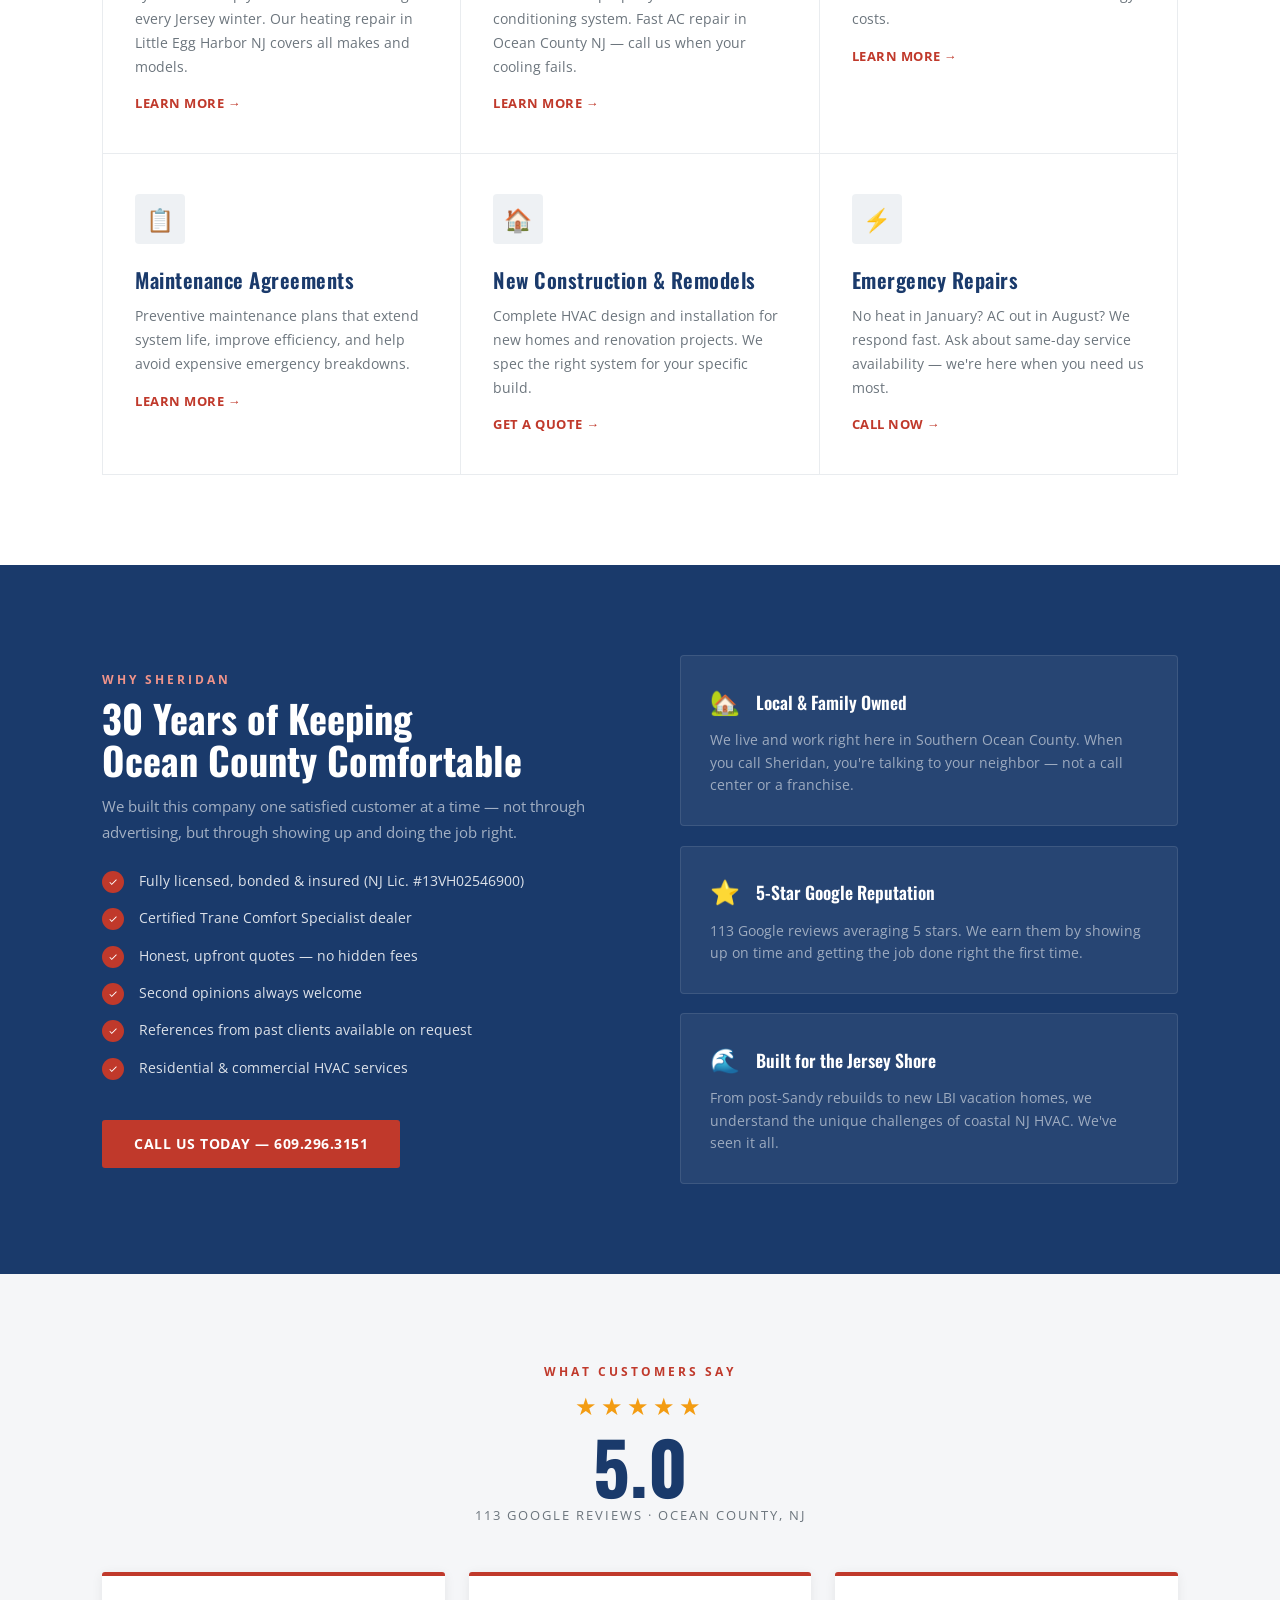
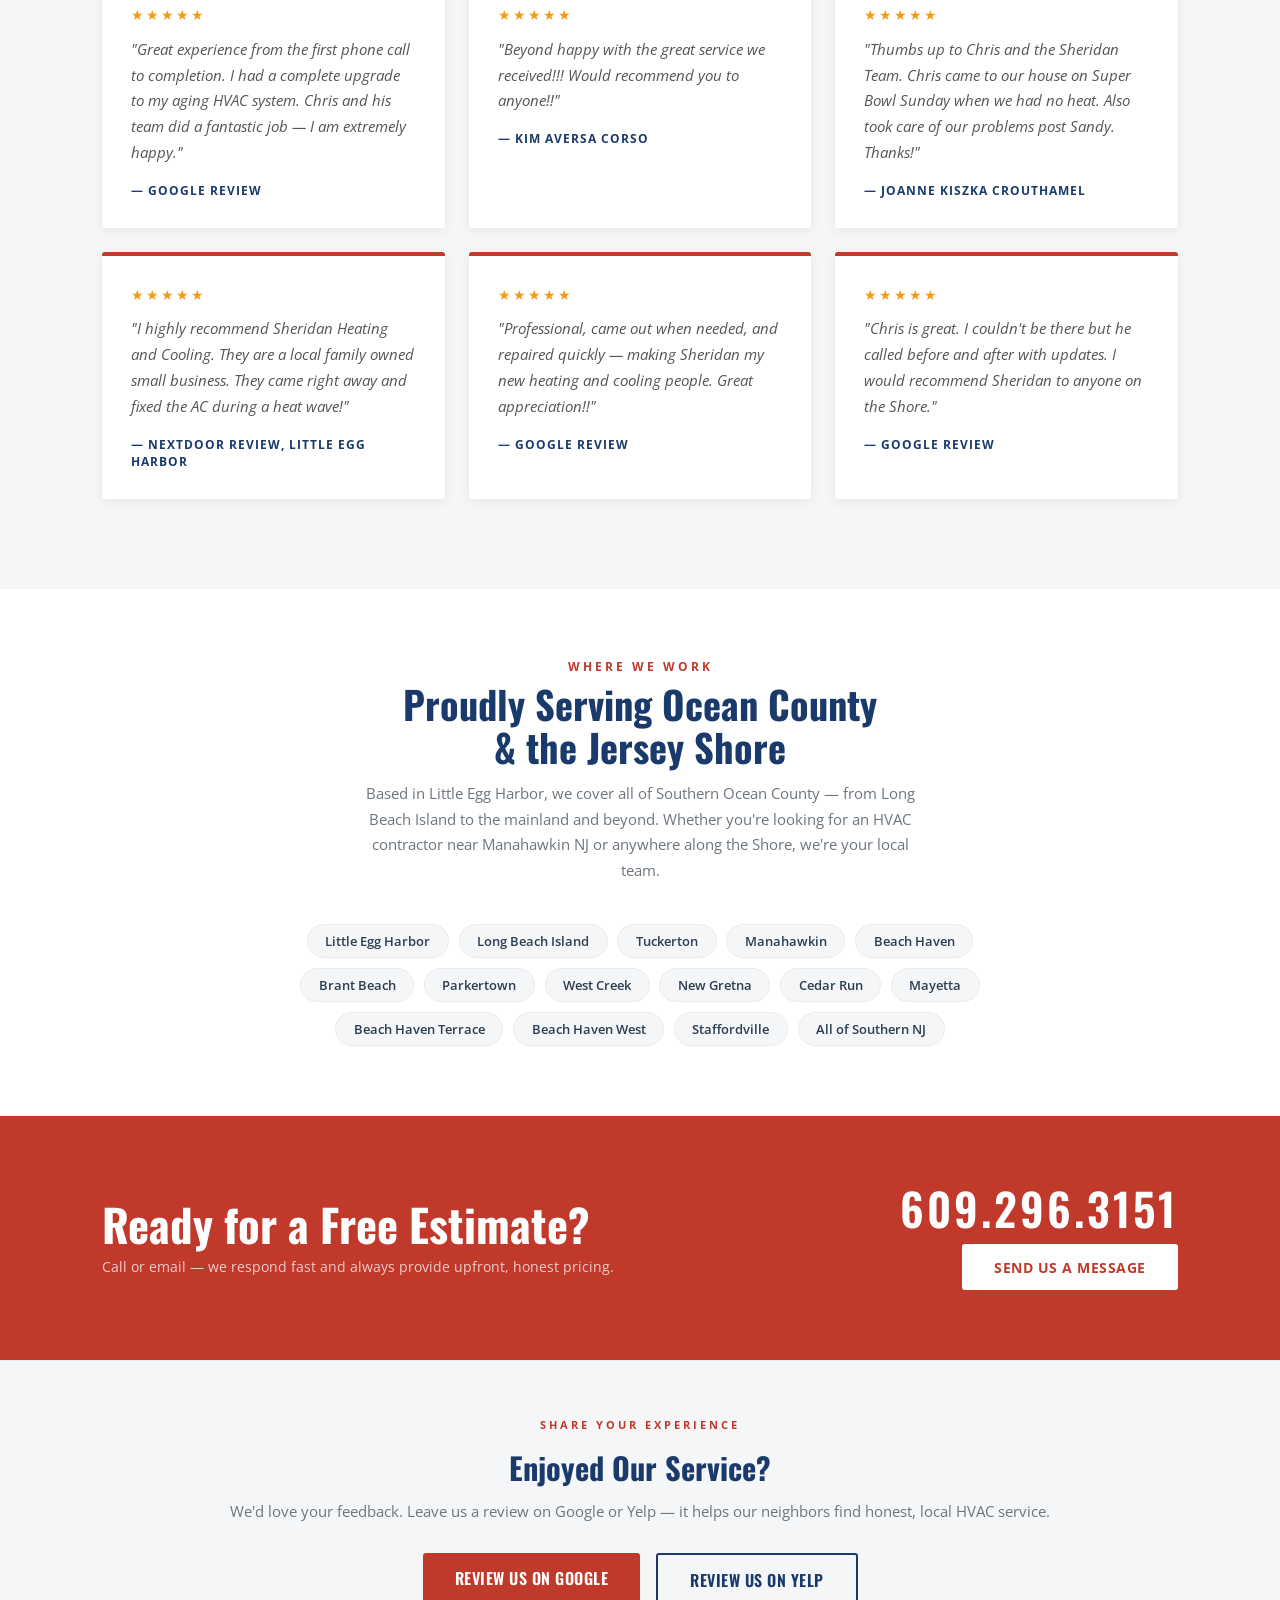
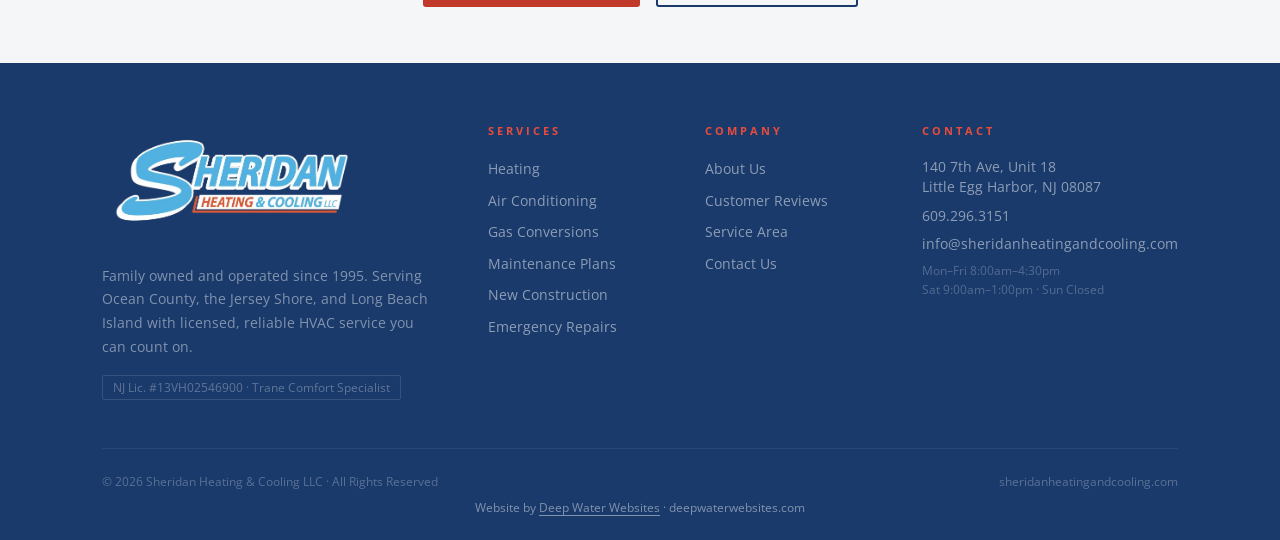
==== commit f03ba486: "Fix 50-star canton to match official US flag geometry Correct stagger: 6-star rows set column spacin" ====
--- a/index.html
+++ b/index.html
@@ -181,23 +181,29 @@
     ctx.fillStyle = '#3C3B6E';
     ctx.fillRect(0, 0, cW, cH);
 
-    // 50-star field: 9 rows alternating 6 and 5 stars (US flag standard)
-    // Rows 1,3,5,7,9 = 6 stars; rows 2,4,6,8 = 5 stars (offset/staggered)
-    const starSize = Math.max(3, Math.min(cH / 11, 7));
+    // 50-star field — correct US flag geometry:
+    // 9 rows alternating 6 and 5 stars, staggered by half a column
+    // Horizontal: 6-star rows set the column spacing; 5-star rows offset by half
+    // Vertical: equal spacing with 10% top/bottom padding
+    const starSize = Math.max(3, Math.min(cH / 10.5, 7));
     ctx.font = 'bold ' + starSize + 'px serif';
     ctx.fillStyle = '#FFFFFF';
     ctx.textAlign = 'center';
     ctx.textBaseline = 'middle';
 
-    const rows = 9;
-    const rowH = cH / (rows + 1);
-    for (let r = 0; r < rows; r++) {
-      const isWideRow = (r % 2 === 0); // rows 0,2,4,6,8 → 6 stars
-      const cols = isWideRow ? 6 : 5;
-      const colW = cW / (isWideRow ? 7 : 6);
-      const y = rowH * (r + 1);
-      for (let c = 0; c < cols; c++) {
-        const x = colW * (c + 1);
+    const numRows   = 9;
+    const starRows  = [6,5,6,5,6,5,6,5,6];
+    const vPad      = cH * 0.10;
+    const rowSpacing = (cH - 2 * vPad) / (numRows - 1);
+    const hPad      = cW * 0.08;
+    const colSpacing = (cW - 2 * hPad) / 5; // gap between 6-star positions
+
+    for (let r = 0; r < numRows; r++) {
+      const count  = starRows[r];
+      const offset = count === 6 ? 0 : colSpacing / 2; // stagger 5-star rows
+      const y      = vPad + r * rowSpacing;
+      for (let c = 0; c < count; c++) {
+        const x = hPad + offset + c * colSpacing;
         ctx.fillText('★', x, y);
       }
     }
